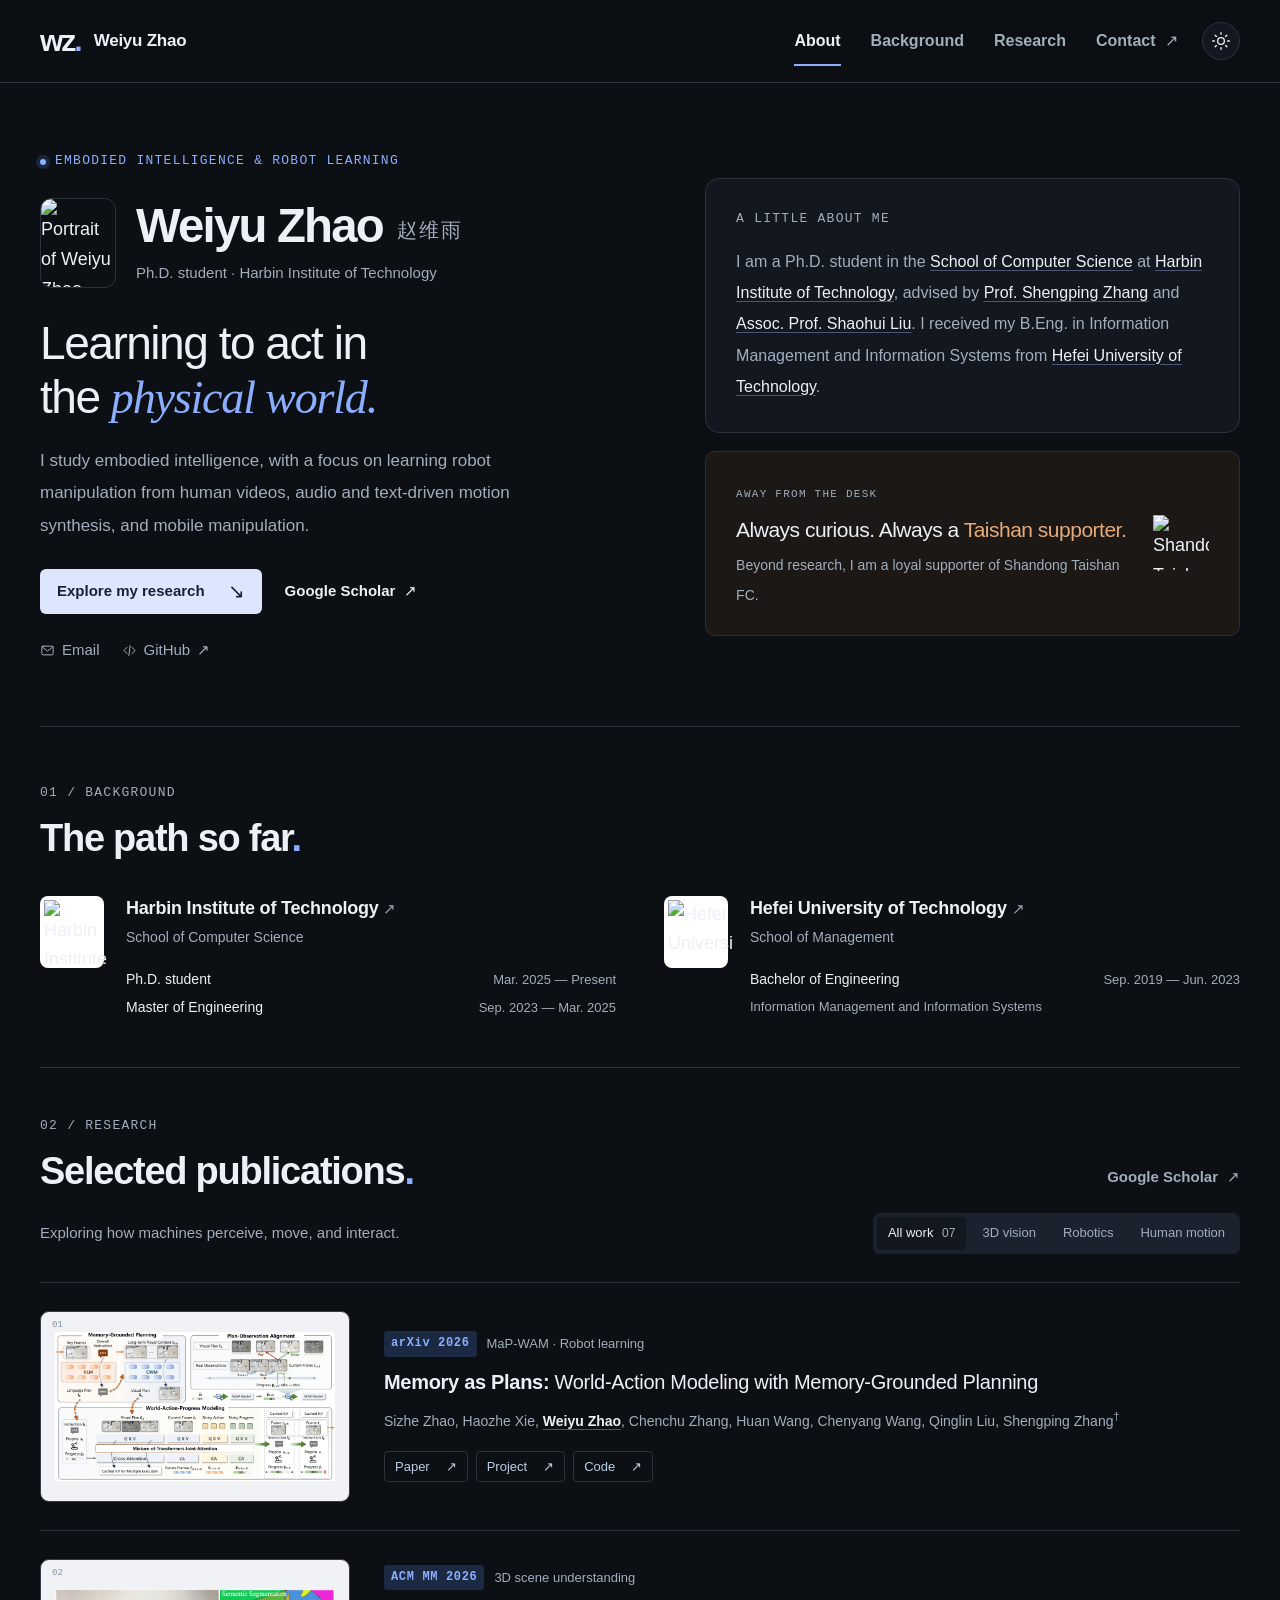
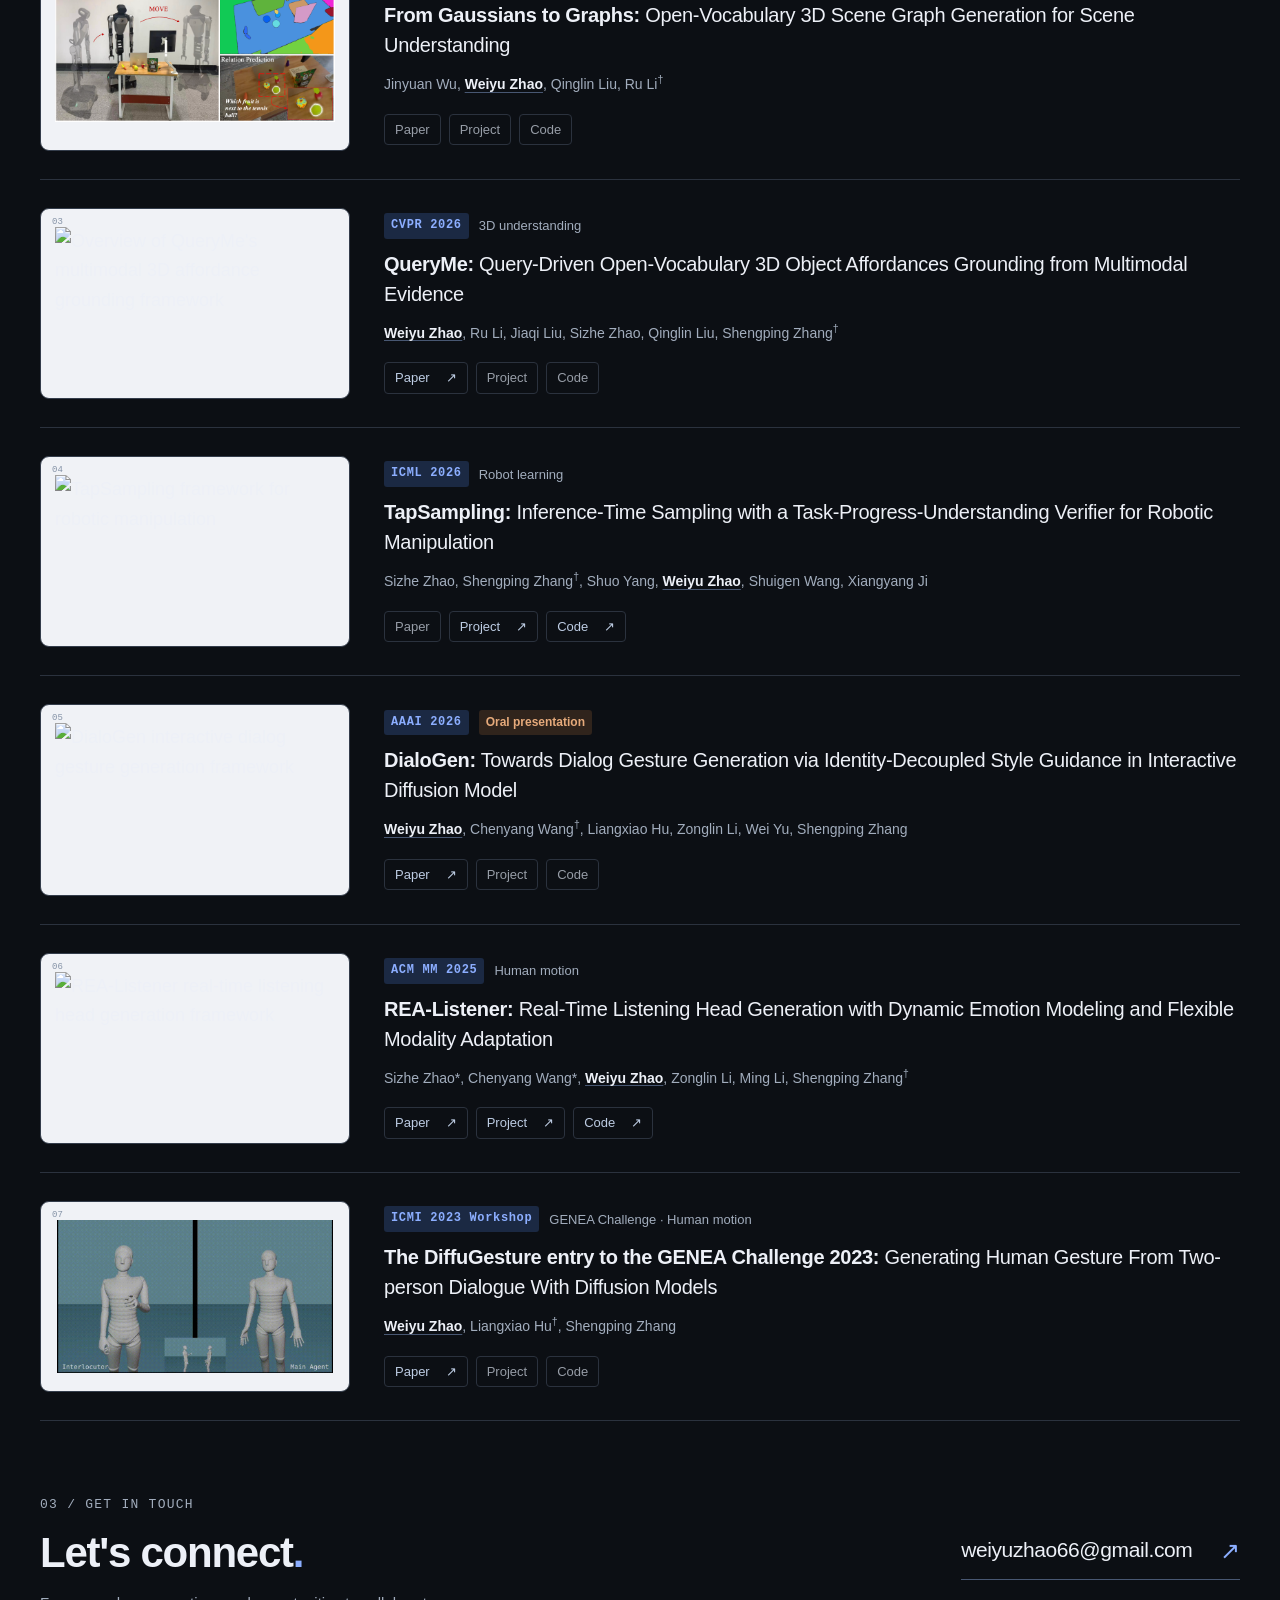
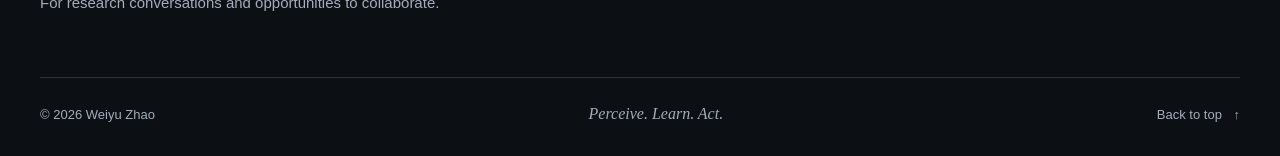
==== index.html @ 4aefd2af "feat: redesign academic homepage with dark theme and updated publications Add responsive typography," ====
<!doctype html>
<html lang="en" data-theme="dark">
  <head>
    <meta charset="UTF-8" />
    <meta name="viewport" content="width=device-width, initial-scale=1.0" />
    <meta
      name="description"
      content="Weiyu Zhao, Ph.D. student at Harbin Institute of Technology. Research in embodied intelligence, robot learning, and human motion synthesis."
    />
    <meta name="theme-color" content="#0c0f14" />
    <meta
      property="og:title"
      content="Weiyu Zhao — Embodied Intelligence & Robot Learning"
    />
    <meta
      property="og:description"
      content="Ph.D. student at Harbin Institute of Technology, exploring how machines perceive, learn, and act in the physical world."
    />
    <meta property="og:type" content="website" />
    <meta property="og:url" content="https://weiyu0726.github.io/" />
    <meta
      property="og:image"
      content="https://weiyu0726.github.io/assets/profile-photo.png"
    />
    <link rel="canonical" href="https://weiyu0726.github.io/" />
    <link rel="icon" href="assets/favicon.svg" type="image/svg+xml" />
    <script>
      try {
        const theme = localStorage.getItem("weiyu-theme");
        if (theme === "light" || theme === "dark") {
          document.documentElement.dataset.theme = theme;
          document.querySelector('meta[name="theme-color"]').content =
            theme === "light" ? "#fcfcfd" : "#0c0f14";
        }
      } catch {}
    </script>
    <link rel="stylesheet" href="styles.css" />
    <script src="script.js" defer></script>
    <title>Weiyu Zhao — Personal Homepage</title>
  </head>
  <body>
    <a class="skip-link" href="#content">Skip to content</a>
    <header class="site-header">
      <div class="nav-shell">
        <a class="wordmark" href="#home" aria-label="Weiyu Zhao, home"
          ><span class="monogram" aria-hidden="true">wz<span>.</span></span
          ><span>Weiyu Zhao</span></a
        >
        <div class="nav-actions">
          <nav class="nav-links" aria-label="Main navigation">
            <a href="#about" class="is-active">About</a>
            <a href="#education">Background</a>
            <a href="#publications">Research</a>
            <a href="#contact">Contact <span aria-hidden="true">↗</span></a>
          </nav>
          <button
            class="theme-toggle"
            id="theme-toggle"
            type="button"
            aria-label="Switch to light theme"
            title="Switch to light theme"
            hidden
          >
            <svg class="theme-sun" viewBox="0 0 24 24" aria-hidden="true">
              <circle cx="12" cy="12" r="4" />
              <path
                d="M12 2v2m0 16v2M2 12h2m16 0h2M5 5l1.5 1.5m11 11L19 19M5 19l1.5-1.5m11-11L19 5"
              />
            </svg>
            <svg class="theme-moon" viewBox="0 0 24 24" aria-hidden="true">
              <path d="M20 14.2A8.5 8.5 0 0 1 9.8 4 8.5 8.5 0 1 0 20 14.2Z" />
            </svg>
          </button>
        </div>
      </div>
    </header>

    <main id="content">
      <section
        class="hero section-shell"
        id="home"
        aria-labelledby="hero-title"
      >
        <div class="hero-copy" id="about">
          <p class="eyebrow">
            <span class="status-dot" aria-hidden="true"></span> Embodied
            intelligence &amp; robot learning
          </p>
          <div class="identity">
            <img
              class="portrait"
              src="assets/profile-photo.png"
              width="88"
              height="104"
              fetchpriority="high"
              alt="Portrait of Weiyu Zhao"
            />
            <div>
              <h1 id="hero-title">
                Weiyu Zhao<span lang="zh-CN">赵维雨</span>
              </h1>
              <p class="affiliation">
                Ph.D. student · Harbin Institute of Technology
              </p>
            </div>
          </div>
          <p class="hero-statement">
            Learning to act in<br />the <em>physical world.</em>
          </p>
          <p class="hero-description">
            I study embodied intelligence, with a focus on learning robot
            manipulation from human videos, audio and text-driven motion
            synthesis, and mobile manipulation.
          </p>
          <div class="hero-links" aria-label="Profile links">
            <a class="button button-primary" href="#publications"
              >Explore my research <span aria-hidden="true">↘</span></a
            >
            <a
              class="text-link"
              href="https://scholar.google.com/citations?user=nts55-EAAAAJ&amp;hl=en"
              target="_blank"
              rel="noopener noreferrer"
              >Google Scholar <span aria-hidden="true">↗</span></a
            >
          </div>
          <div class="social-links">
            <a href="mailto:weiyuzhao66@gmail.com"
              ><svg viewBox="0 0 24 24" aria-hidden="true">
                <rect x="3" y="5" width="18" height="14" rx="2" />
                <path d="m3 6 9 7 9-7" /></svg
              >Email</a
            >
            <a
              href="https://github.com/Weiyu0726"
              target="_blank"
              rel="noopener noreferrer"
              ><svg viewBox="0 0 24 24" aria-hidden="true">
                <path d="m8 7-5 5 5 5m8-10 5 5-5 5m-3-13-2 16" /></svg
              >GitHub <span aria-hidden="true">↗</span></a
            >
          </div>
        </div>

        <div class="hero-aside">
          <section class="biography" aria-label="Academic introduction">
            <p class="section-kicker">A little about me</p>
            <div class="bio-copy">
              <p>
                I am a Ph.D. student in the
                <a
                  href="https://cs.hit.edu.cn/"
                  target="_blank"
                  rel="noopener noreferrer"
                  >School of Computer Science</a
                >
                at
                <a
                  href="https://www.hit.edu.cn/"
                  target="_blank"
                  rel="noopener noreferrer"
                  >Harbin Institute of Technology</a
                >, advised by
                <a
                  href="https://homepage.hit.edu.cn/zhangshengping?lang=zh"
                  target="_blank"
                  rel="noopener noreferrer"
                  >Prof. Shengping Zhang</a
                >
                and
                <a
                  href="https://homepage.hit.edu.cn/liushaohui?lang=zh"
                  target="_blank"
                  rel="noopener noreferrer"
                  >Assoc. Prof. Shaohui Liu</a
                >. I received my B.Eng. in Information Management and
                Information Systems from
                <a
                  href="https://www.hfut.edu.cn/"
                  target="_blank"
                  rel="noopener noreferrer"
                  >Hefei University of Technology</a
                >.
              </p>
            </div>
          </section>
          <aside class="personal-note" aria-label="Beyond research">
            <div class="personal-note-copy">
              <span class="section-kicker">Away from the desk</span>
              <p>Always curious. Always a <span>Taishan supporter.</span></p>
              <span class="note-description"
                >Beyond research, I am a loyal supporter of Shandong Taishan
                FC.</span
              >
            </div>
            <img
              src="assets/shandong-taishan-logo.png"
              width="64"
              height="64"
              loading="lazy"
              alt="Shandong Taishan FC logo"
            />
          </aside>
        </div>
      </section>

      <section
        class="background-section section-shell"
        id="education"
        aria-labelledby="education-title"
      >
        <div class="section-topline">
          <div>
            <p class="section-kicker">01 / Background</p>
            <h2 id="education-title">
              The path so far<span class="heading-dot">.</span>
            </h2>
          </div>
        </div>
        <div class="education-list">
          <article class="education-item">
            <div class="school-logo-wrap">
              <img
                src="assets/hit-logo.png"
                alt="Harbin Institute of Technology logo"
                width="72"
                height="72"
                loading="lazy"
                decoding="async"
              />
            </div>
            <div class="school-info">
              <h3>
                <a
                  href="https://www.hit.edu.cn/"
                  target="_blank"
                  rel="noopener noreferrer"
                  >Harbin Institute of Technology
                  <span aria-hidden="true">↗</span></a
                >
              </h3>
              <a
                class="school-department"
                href="https://cs.hit.edu.cn/"
                target="_blank"
                rel="noopener noreferrer"
                >School of Computer Science</a
              >
              <div class="degree">
                <span>Ph.D. student</span><time>Mar. 2025 — Present</time>
              </div>
              <div class="degree">
                <span>Master of Engineering</span
                ><time>Sep. 2023 — Mar. 2025</time>
              </div>
            </div>
          </article>
          <article class="education-item">
            <div class="school-logo-wrap">
              <img
                src="assets/hfut-logo.png"
                alt="Hefei University of Technology logo"
                width="72"
                height="72"
                loading="lazy"
                decoding="async"
              />
            </div>
            <div class="school-info">
              <h3>
                <a
                  href="https://www.hfut.edu.cn/"
                  target="_blank"
                  rel="noopener noreferrer"
                  >Hefei University of Technology
                  <span aria-hidden="true">↗</span></a
                >
              </h3>
              <a
                class="school-department"
                href="https://som.hfut.edu.cn/"
                target="_blank"
                rel="noopener noreferrer"
                >School of Management</a
              >
              <div class="degree">
                <span>Bachelor of Engineering</span
                ><time>Sep. 2019 — Jun. 2023</time>
              </div>
              <p class="degree-detail">
                Information Management and Information Systems
              </p>
            </div>
          </article>
        </div>
      </section>

      <section
        class="research-section section-shell"
        id="publications"
        aria-labelledby="research-title"
      >
        <div class="section-topline">
          <div>
            <p class="section-kicker">02 / Research</p>
            <h2 id="research-title">
              Selected publications<span class="heading-dot">.</span>
            </h2>
          </div>
          <a
            class="text-link section-more"
            href="https://scholar.google.com/citations?user=nts55-EAAAAJ&amp;hl=en"
            target="_blank"
            rel="noopener noreferrer"
            >Google Scholar <span aria-hidden="true">↗</span></a
          >
        </div>
        <div class="research-toolbar">
          <p>Exploring how machines perceive, move, and interact.</p>
          <div
            class="filter-group"
            role="group"
            aria-label="Filter publications by topic"
            hidden
          >
            <button type="button" data-filter="all" aria-pressed="true">
              All work <span id="publication-count">07</span></button
            ><button
              type="button"
              data-filter="perception"
              aria-pressed="false"
            >
              3D vision</button
            ><button type="button" data-filter="robotics" aria-pressed="false">
              Robotics</button
            ><button type="button" data-filter="motion" aria-pressed="false">
              Human motion
            </button>
          </div>
        </div>
        <p
          class="sr-only"
          id="filter-status"
          role="status"
          aria-live="polite"
        ></p>
        <div class="publication-list">
          <article
            class="publication"
            id="map-wam-paper"
            data-topic="robotics"
            aria-labelledby="map-wam-title"
          >
            <div class="paper-visual">
              <span class="paper-number" aria-hidden="true">01</span
              ><img
                src="assets/map-wam-framework.webp"
                alt="MaP-WAM framework for memory-grounded planning and plan-conditioned robot execution"
                loading="lazy"
                decoding="async"
                width="640"
                height="360"
              />
            </div>
            <div class="paper-copy">
              <div class="paper-meta">
                <span class="venue">arXiv 2026</span
                ><span class="topic-label">MaP-WAM · Robot learning</span>
              </div>
              <h3 id="map-wam-title">
                <span>Memory as Plans:</span> World-Action Modeling with
                Memory-Grounded Planning
              </h3>
              <p class="authors">
                Sizhe Zhao, Haozhe Xie, <strong>Weiyu Zhao</strong>, Chenchu
                Zhang, Huan Wang, Chenyang Wang, Qinglin Liu, Shengping
                Zhang<sup>†</sup>
              </p>
              <div class="paper-links">
                <a
                  href="https://arxiv.org/abs/2609.11561"
                  target="_blank"
                  rel="noopener noreferrer"
                  >Paper <span aria-hidden="true">↗</span></a
                >
                <a
                  href="https://sizhezhao.github.io/projects/MaP-WAM/"
                  target="_blank"
                  rel="noopener noreferrer"
                  >Project <span aria-hidden="true">↗</span></a
                >
                <a
                  href="https://github.com/aipixel/MaP-WAM"
                  target="_blank"
                  rel="noopener noreferrer"
                  >Code <span aria-hidden="true">↗</span></a
                >
              </div>
            </div>
          </article>
          <article
            class="publication"
            id="gaussians-to-graphs-paper"
            data-topic="perception"
            aria-labelledby="gaussians-to-graphs-title"
          >
            <div class="paper-visual">
              <span class="paper-number" aria-hidden="true">02</span
              ><img
                src="assets/gaussians-to-graphs.png"
                alt="Overview of open-vocabulary 3D scene graph generation from Gaussians"
                loading="lazy"
                decoding="async"
                width="640"
                height="360"
              />
            </div>
            <div class="paper-copy">
              <div class="paper-meta">
                <span class="venue">ACM MM 2026</span
                ><span class="topic-label">3D scene understanding</span>
              </div>
              <h3 id="gaussians-to-graphs-title">
                <span>From Gaussians to Graphs:</span> Open-Vocabulary 3D Scene
                Graph Generation for Scene Understanding
              </h3>
              <p class="authors">
                Jinyuan Wu, <strong>Weiyu Zhao</strong>, Qinglin Liu, Ru Li<sup>†</sup>
              </p>
              <div class="paper-links">
                <button
                  class="paper-link-disabled"
                  type="button"
                  disabled
                  aria-label="Paper unavailable"
                >
                  Paper
                </button>
                <button
                  class="paper-link-disabled"
                  type="button"
                  disabled
                  aria-label="Project unavailable"
                >
                  Project
                </button>
                <button
                  class="paper-link-disabled"
                  type="button"
                  disabled
                  aria-label="Code unavailable"
                >
                  Code
                </button>
              </div>
            </div>
          </article>
          <article
            class="publication"
            id="queryme-paper"
            data-topic="perception"
            aria-labelledby="queryme-title"
          >
            <div class="paper-visual">
              <span class="paper-number" aria-hidden="true">03</span
              ><img
                src="assets/queryme-teaser.png"
                alt="Overview of QueryMe's multimodal 3D affordance grounding framework"
                loading="lazy"
                decoding="async"
                width="640"
                height="360"
              />
            </div>
            <div class="paper-copy">
              <div class="paper-meta">
                <span class="venue">CVPR 2026</span
                ><span class="topic-label">3D understanding</span>
              </div>
              <h3 id="queryme-title">
                <span>QueryMe:</span> Query-Driven Open-Vocabulary 3D Object
                Affordances Grounding from Multimodal Evidence
              </h3>
              <p class="authors">
                <strong>Weiyu Zhao</strong>, Ru Li, Jiaqi Liu, Sizhe Zhao,
                Qinglin Liu, Shengping Zhang<sup>†</sup>
              </p>
              <div class="paper-links">
                <a
                  href="https://openaccess.thecvf.com/content/CVPR2026/html/Zhao_QueryMe_Query-Driven_Open-Vocabulary_3D_Object_Affordances_Grounding_from_Multimodal_Evidence_CVPR_2026_paper.html"
                  target="_blank"
                  rel="noopener noreferrer"
                  >Paper <span aria-hidden="true">↗</span></a
                >
                <button
                  class="paper-link-disabled"
                  type="button"
                  disabled
                  aria-label="Project unavailable"
                >
                  Project
                </button>
                <button
                  class="paper-link-disabled"
                  type="button"
                  disabled
                  aria-label="Code unavailable"
                >
                  Code
                </button>
              </div>
            </div>
          </article>
          <article
            class="publication"
            id="tapsampling-paper"
            data-topic="robotics"
            aria-labelledby="tapsampling-title"
          >
            <div class="paper-visual">
              <span class="paper-number" aria-hidden="true">04</span
              ><img
                src="assets/tapsampling-teaser.png"
                alt="TapSampling framework for robotic manipulation"
                loading="lazy"
                decoding="async"
                width="640"
                height="360"
              />
            </div>
            <div class="paper-copy">
              <div class="paper-meta">
                <span class="venue">ICML 2026</span
                ><span class="topic-label">Robot learning</span>
              </div>
              <h3 id="tapsampling-title">
                <span>TapSampling:</span> Inference-Time Sampling with a
                Task-Progress-Understanding Verifier for Robotic Manipulation
              </h3>
              <p class="authors">
                Sizhe Zhao, Shengping Zhang<sup>†</sup>, Shuo Yang,
                <strong>Weiyu Zhao</strong>, Shuigen Wang, Xiangyang Ji
              </p>
              <div class="paper-links">
                <button
                  class="paper-link-disabled"
                  type="button"
                  disabled
                  aria-label="Paper unavailable"
                >
                  Paper
                </button>
                <a
                  href="https://aipixel.github.io/TapSampling/"
                  target="_blank"
                  rel="noopener noreferrer"
                  >Project <span aria-hidden="true">↗</span></a
                >
                <a
                  href="https://github.com/aipixel/TapSampling"
                  target="_blank"
                  rel="noopener noreferrer"
                  >Code <span aria-hidden="true">↗</span></a
                >
              </div>
            </div>
          </article>
          <article
            class="publication"
            id="dialogen-paper"
            data-topic="motion"
            aria-labelledby="dialogen-title"
          >
            <div class="paper-visual">
              <span class="paper-number" aria-hidden="true">05</span
              ><img
                src="assets/dialogen-teaser.png"
                alt="DialoGen interactive dialog gesture generation framework"
                loading="lazy"
                decoding="async"
                width="640"
                height="360"
              />
            </div>
            <div class="paper-copy">
              <div class="paper-meta">
                <span class="venue">AAAI 2026</span
                ><span class="oral-badge">Oral presentation</span>
              </div>
              <h3 id="dialogen-title">
                <span>DialoGen:</span> Towards Dialog Gesture Generation via
                Identity-Decoupled Style Guidance in Interactive Diffusion Model
              </h3>
              <p class="authors">
                <strong>Weiyu Zhao</strong>, Chenyang Wang<sup>†</sup>,
                Liangxiao Hu, Zonglin Li, Wei Yu, Shengping Zhang
              </p>
              <div class="paper-links">
                <a
                  href="https://ojs.aaai.org/index.php/AAAI/article/view/38327"
                  target="_blank"
                  rel="noopener noreferrer"
                  >Paper <span aria-hidden="true">↗</span></a
                >
                <button
                  class="paper-link-disabled"
                  type="button"
                  disabled
                  aria-label="Project unavailable"
                >
                  Project
                </button>
                <button
                  class="paper-link-disabled"
                  type="button"
                  disabled
                  aria-label="Code unavailable"
                >
                  Code
                </button>
              </div>
            </div>
          </article>
          <article
            class="publication"
            id="rea-paper"
            data-topic="motion"
            aria-labelledby="rea-title"
          >
            <div class="paper-visual">
              <span class="paper-number" aria-hidden="true">06</span
              ><img
                src="assets/REA-teaser.png"
                alt="REA-Listener real-time listening head generation framework"
                loading="lazy"
                decoding="async"
                width="640"
                height="360"
              />
            </div>
            <div class="paper-copy">
              <div class="paper-meta">
                <span class="venue">ACM MM 2025</span
                ><span class="topic-label">Human motion</span>
              </div>
              <h3 id="rea-title">
                <span>REA-Listener:</span> Real-Time Listening Head Generation
                with Dynamic Emotion Modeling and Flexible Modality Adaptation
              </h3>
              <p class="authors">
                Sizhe Zhao*, Chenyang Wang*, <strong>Weiyu Zhao</strong>,
                Zonglin Li, Ming Li, Shengping Zhang<sup>†</sup>
              </p>
              <div class="paper-links">
                <a
                  href="https://dl.acm.org/doi/abs/10.1145/3746027.3755093"
                  target="_blank"
                  rel="noopener noreferrer"
                  >Paper <span aria-hidden="true">↗</span></a
                >
                <a
                  href="https://aipixel.github.io/REA-Listener/"
                  target="_blank"
                  rel="noopener noreferrer"
                  >Project <span aria-hidden="true">↗</span></a
                >
                <a
                  href="https://github.com/aipixel/REA-Listener"
                  target="_blank"
                  rel="noopener noreferrer"
                  >Code <span aria-hidden="true">↗</span></a
                >
              </div>
            </div>
          </article>
          <article
            class="publication"
            id="diffugesture-paper"
            data-topic="motion"
            aria-labelledby="diffugesture-title"
          >
            <div class="paper-visual">
              <span class="paper-number" aria-hidden="true">07</span>
              <img
                src="assets/diffugesture.gif"
                alt="DiffuGesture examples of generated gestures in two-person dialogue"
                loading="lazy"
                decoding="async"
                width="640"
                height="360"
              />
            </div>
            <div class="paper-copy">
              <div class="paper-meta">
                <span class="venue">ICMI 2023 Workshop</span
                ><span class="topic-label">GENEA Challenge · Human motion</span>
              </div>
              <h3 id="diffugesture-title">
                <span>The DiffuGesture entry to the GENEA Challenge 2023:</span>
                Generating Human Gesture From Two-person Dialogue With Diffusion
                Models
              </h3>
              <p class="authors">
                <strong>Weiyu Zhao</strong>, Liangxiao Hu<sup>†</sup>, Shengping Zhang
              </p>
              <div class="paper-links">
                <a
                  href="https://openreview.net/forum?id=swc28UDR8Wk"
                  target="_blank"
                  rel="noopener noreferrer"
                  >Paper <span aria-hidden="true">↗</span></a
                >
                <button
                  class="paper-link-disabled"
                  type="button"
                  disabled
                  aria-label="Project unavailable"
                >
                  Project
                </button>
                <button
                  class="paper-link-disabled"
                  type="button"
                  disabled
                  aria-label="Code unavailable"
                >
                  Code
                </button>
              </div>
            </div>
          </article>
        </div>
      </section>

      <section
        class="contact-section section-shell"
        id="contact"
        aria-labelledby="contact-title"
      >
        <div>
          <p class="section-kicker">03 / Get in touch</p>
          <h2 id="contact-title">
            Let's connect<span class="heading-dot">.</span>
          </h2>
          <p>For research conversations and opportunities to collaborate.</p>
        </div>
        <a class="contact-email" href="mailto:weiyuzhao66@gmail.com"
          >weiyuzhao66@gmail.com <span aria-hidden="true">↗</span></a
        >
      </section>
    </main>
    <footer class="site-footer section-shell">
      <p>© <span id="currentYear">2026</span> Weiyu Zhao</p>
      <span>Perceive. Learn. Act.</span
      ><a href="#home">Back to top <span aria-hidden="true">↑</span></a>
    </footer>
  </body>
</html>
---- styles.css ----
/* Dark is the default; an explicit visitor preference selects light. */
:root {
  color-scheme: dark;
  --page: #0c0f14;
  --ink: #edf0f7;
  --muted: #a2adbd;
  --blue: #8caeff;
  --blue-dark: #aac3ff;
  --line: #2b323e;
  --soft: #1a263b;
  --surface: #131820;
  --header: rgba(12, 15, 20, 0.96);
  --control: #1b222e;
  --primary-bg: #dce6ff;
  --primary-text: #15213b;
  --underline: #485772;
  --tag-bg: #1b2943;
  --warm: #e6aa7b;
  --warm-bg: #30241c;
  --note-bg: #1b1816;
  --note-border: #352c25;
  --link-color: #bdcce3;
  --disabled: #979da7;
  --image-bg: #f0f2f6;
  --image-border: #343d4b;
  --image-hover: #f8f9fc;
  font-family:
    Inter,
    -apple-system,
    BlinkMacSystemFont,
    "Segoe UI",
    sans-serif;
  font-synthesis: none;
  text-rendering: optimizeLegibility;
  -webkit-font-smoothing: antialiased;
}
:root[data-theme="light"] {
  color-scheme: light;
  --page: #fcfcfd;
  --ink: #182337;
  --muted: #5c697e;
  --blue: #315fd6;
  --blue-dark: #234aaf;
  --line: #e4e8ee;
  --soft: #f1f5fc;
  --surface: #fff;
  --header: rgba(252, 252, 253, 0.96);
  --control: #eef1f6;
  --primary-bg: #182337;
  --primary-text: #fff;
  --underline: #c9d3e5;
  --tag-bg: #edf2ff;
  --warm: #a45826;
  --warm-bg: #fff1e7;
  --note-bg: #fbf7f2;
  --note-border: #e8ebef;
  --link-color: #41506a;
  --disabled: #58606a;
  --image-bg: #f3f5f8;
  --image-border: #e5e9ef;
  --image-hover: #edf2fb;
}
.nav-actions {
  display: flex;
  align-items: center;
  gap: 24px;
}
.theme-toggle {
  width: 38px;
  height: 38px;
  flex-shrink: 0;
  display: grid;
  place-items: center;
  padding: 8px;
  border: 1px solid var(--line);
  border-radius: 50%;
  color: var(--ink);
  background: var(--surface);
}
.theme-toggle:hover {
  border-color: var(--blue);
  color: var(--blue);
}
.theme-toggle svg {
  width: 20px;
  height: 20px;
}
.theme-moon {
  display: none;
}
:root[data-theme="light"] .theme-sun {
  display: none;
}
:root[data-theme="light"] .theme-moon {
  display: block;
}
* {
  box-sizing: border-box;
}
html {
  scroll-behavior: smooth;
  scroll-padding-top: 105px;
}
body {
  margin: 0;
  background: var(--page);
  color: var(--ink);
  font-size: 18px;
  line-height: 1.65;
}
a {
  color: inherit;
  text-decoration: none;
}
button {
  font: inherit;
  cursor: pointer;
}
button,
a {
  -webkit-tap-highlight-color: transparent;
}
button:focus-visible,
a:focus-visible {
  outline: 3px solid #7199ee;
  outline-offset: 5px;
  border-radius: 3px;
}
button:disabled {
  cursor: default;
}
[hidden] {
  display: none !important;
}
h1,
h2,
h3,
p {
  margin: 0;
}
img {
  display: block;
  max-width: 100%;
}
svg {
  fill: none;
  stroke: currentColor;
  stroke-width: 1.6;
  stroke-linecap: round;
  stroke-linejoin: round;
}
.section-shell,
.nav-shell {
  width: min(1200px, calc(100% - 80px));
  margin-inline: auto;
}
.sr-only {
  position: absolute;
  width: 1px;
  height: 1px;
  padding: 0;
  overflow: hidden;
  clip-path: inset(50%);
  white-space: nowrap;
  border: 0;
}
.skip-link {
  position: fixed;
  top: 10px;
  left: 10px;
  z-index: 100;
  padding: 10px 18px;
  background: var(--ink);
  color: var(--page);
  transform: translateY(-160%);
}
.skip-link:focus {
  transform: translateY(0);
}
.site-header {
  position: sticky;
  top: 0;
  z-index: 20;
  background: var(--header);
  border-bottom: 1px solid var(--line);
}
.nav-shell {
  display: flex;
  align-items: center;
  justify-content: space-between;
  min-height: 78px;
  gap: 24px;
}
.wordmark {
  display: inline-flex;
  align-items: center;
  gap: 13px;
  font-size: 17px;
  font-weight: 650;
  letter-spacing: -0.25px;
  white-space: nowrap;
}
.monogram {
  font-size: 30px;
  font-weight: 850;
  line-height: 1;
  letter-spacing: -2px;
}
.monogram span {
  color: var(--blue);
}
.nav-links {
  display: flex;
  align-items: center;
  gap: 30px;
  font-size: 16px;
  font-weight: 550;
}
.nav-links a {
  position: relative;
  color: var(--muted);
  padding-block: 28px;
  transition: color 160ms;
}
.nav-links a:hover,
.nav-links a.is-active {
  color: var(--ink);
}
.nav-links a::after {
  position: absolute;
  content: "";
  height: 2px;
  left: 0;
  right: 0;
  bottom: 16px;
  background: var(--blue);
  transform: scaleX(0);
  transition: transform 160ms;
}
.nav-links a.is-active::after {
  transform: scaleX(1);
}
.nav-links a:last-child span {
  margin-left: 5px;
}
.hero {
  display: grid;
  grid-template-columns: minmax(0, 1.12fr) minmax(0, 1fr);
  gap: 52px;
  padding-block: 68px 64px;
  border-bottom: 1px solid var(--line);
  align-items: center;
}
.hero-copy {
  min-width: 0;
  scroll-margin-top: 105px;
}
.eyebrow,
.section-kicker {
  font-family: "SFMono-Regular", Consolas, "Liberation Mono", monospace;
  font-weight: 500;
  text-transform: uppercase;
  letter-spacing: 1.25px;
  font-size: 13px;
  line-height: 1.6;
}
.eyebrow {
  display: flex;
  align-items: center;
  gap: 9px;
  color: var(--blue);
  margin-bottom: 26px;
  font-size: 13px;
}
.status-dot {
  width: 6px;
  height: 6px;
  border-radius: 50%;
  background: var(--blue);
  flex: 0 0 auto;
  box-shadow: 0 0 0 4px var(--soft);
}
.identity {
  display: flex;
  align-items: center;
  gap: 20px;
}
.portrait {
  width: 76px;
  height: 90px;
  object-fit: cover;
  object-position: center 25%;
  border-radius: 11px;
  border: 1px solid var(--line);
}
h1 {
  font-size: clamp(34px, 3.7vw, 50px);
  font-weight: 650;
  line-height: 1.1;
  letter-spacing: -1.8px;
}
h1 span {
  display: inline-block;
  font-family: "PingFang SC", "Microsoft YaHei", sans-serif;
  font-size: 20px;
  font-weight: 400;
  color: var(--muted);
  letter-spacing: 2px;
  margin-left: 14px;
  vertical-align: middle;
}
.affiliation {
  margin-top: 9px;
  font-size: 15px;
  color: var(--muted);
}
.hero-statement {
  margin-top: 29px;
  font-size: clamp(34px, 3.6vw, 47px);
  line-height: 1.17;
  letter-spacing: -1.5px;
  font-weight: 500;
}
.hero-statement em {
  font-family: Georgia, "Times New Roman", serif;
  font-weight: 400;
  color: var(--blue);
  letter-spacing: -1.2px;
}
.hero-description {
  margin-top: 20px;
  max-width: 500px;
  color: var(--muted);
  font-size: 17px;
  line-height: 1.9;
}
.hero-links {
  display: flex;
  align-items: center;
  flex-wrap: wrap;
  gap: 23px;
  margin-top: 27px;
}
.button {
  display: inline-flex;
  min-height: 44px;
  align-items: center;
  justify-content: center;
  gap: 23px;
  border-radius: 6px;
  padding: 10px 17px;
  font-size: 15px;
  font-weight: 550;
  transition:
    background 160ms,
    transform 160ms;
}
.button-primary {
  color: var(--primary-text);
  background: var(--primary-bg);
}
.button-primary:hover {
  background: var(--blue);
  color: var(--page);
  transform: translateY(-2px);
}
.button span {
  font-size: 20px;
  line-height: 1;
}
.text-link {
  display: inline-flex;
  align-items: center;
  gap: 9px;
  font-size: 15px;
  font-weight: 550;
}
.text-link:hover {
  color: var(--blue);
}
.social-links {
  display: flex;
  gap: 22px;
  margin-top: 24px;
}
.social-links a {
  display: flex;
  align-items: center;
  gap: 7px;
  font-size: 15px;
  color: var(--muted);
}
.social-links a:hover {
  color: var(--blue);
}
.social-links svg {
  height: 15px;
  width: 15px;
}
.hero-aside {
  min-width: 0;
  display: grid;
  gap: 18px;
}
.biography {
  padding: 30px;
  border: 1px solid var(--line);
  border-radius: 14px;
  background: var(--surface);
}
.section-kicker {
  color: var(--muted);
}
.biography > .section-kicker {
  margin-bottom: 16px;
}
.bio-copy p {
  font-size: 16px;
  line-height: 1.95;
  color: var(--muted);
}
.bio-copy a {
  color: var(--ink);
  text-decoration: underline;
  text-decoration-color: var(--underline);
  text-underline-offset: 3px;
}
.bio-copy a:hover {
  color: var(--blue);
}
.research-section {
  border-top: 1px solid var(--line);
  padding-block: 48px 0;
}
.section-topline {
  display: flex;
  justify-content: space-between;
  align-items: flex-end;
  gap: 24px;
}
h2 {
  font-size: clamp(30px, 3.2vw, 38px);
  font-weight: 550;
  letter-spacing: -1.25px;
  line-height: 1.2;
  margin-top: 12px;
}
.heading-dot {
  color: var(--blue);
}
.section-more {
  padding-bottom: 4px;
  white-space: nowrap;
  color: var(--muted);
}
.research-toolbar {
  display: flex;
  flex-wrap: wrap;
  justify-content: space-between;
  gap: 18px;
  align-items: center;
  margin-block: 19px 28px;
}
.research-toolbar > p {
  color: var(--muted);
  font-size: 15px;
}
.filter-group {
  display: flex;
  flex-wrap: wrap;
  align-items: center;
  gap: 5px;
  padding: 4px;
  background: var(--control);
  border-radius: 7px;
}
.filter-group button {
  border: 0;
  background: transparent;
  color: var(--muted);
  padding: 6px 11px;
  border-radius: 4px;
  font-size: 13px;
  line-height: 1.6;
  white-space: nowrap;
}
.filter-group button[aria-pressed="true"] {
  color: var(--ink);
  background: var(--surface);
  box-shadow: 0 1px 4px #20385412;
}
.filter-group button:hover {
  color: var(--blue);
}
.filter-group button span {
  margin-left: 5px;
  color: var(--muted);
  font-size: 12px;
}
.publication {
  scroll-margin-top: 115px;
  display: grid;
  grid-template-columns: 310px minmax(0, 1fr);
  gap: 34px;
  align-items: center;
  padding-block: 28px;
  border-top: 1px solid var(--line);
}
.publication:last-child {
  border-bottom: 1px solid var(--line);
}
.paper-visual {
  position: relative;
  min-height: 186px;
  aspect-ratio: 1.62;
  display: flex;
  align-items: center;
  justify-content: center;
  color-scheme: light;
  background: var(--image-bg);
  border: 1px solid var(--image-border);
  border-radius: 9px;
  padding: 18px 14px;
  overflow: hidden;
  transition:
    background 180ms,
    border-color 180ms;
}
.publication:hover .paper-visual {
  background: var(--image-hover);
  border-color: var(--blue);
}
.paper-visual img {
  width: 100%;
  height: 100%;
  object-fit: contain;
  max-height: 165px;
  mix-blend-mode: normal;
}
.paper-number {
  position: absolute;
  top: 8px;
  left: 11px;
  font:
    9px "SFMono-Regular",
    Consolas,
    monospace;
  color: #8593a7;
}
.paper-copy {
  min-width: 0;
}
.paper-meta {
  display: flex;
  flex-wrap: wrap;
  gap: 10px;
  align-items: center;
  margin-bottom: 10px;
}
.venue {
  font-size: 12px;
  font-family: "SFMono-Regular", Consolas, monospace;
  font-weight: 650;
  letter-spacing: 0.65px;
  color: var(--blue);
  background: var(--tag-bg);
  padding: 3px 7px;
  border-radius: 3px;
}
.topic-label {
  font-size: 13px;
  color: var(--muted);
}
.oral-badge {
  color: var(--warm);
  background: var(--warm-bg);
  font-size: 12px;
  font-weight: 550;
  border-radius: 3px;
  padding: 3px 7px;
}
.paper-copy h3 {
  font-size: 20px;
  font-weight: 520;
  line-height: 1.5;
  letter-spacing: -0.3px;
}
.paper-copy h3 > span {
  font-weight: 750;
}
.authors {
  margin-top: 10px;
  font-size: 14px;
  line-height: 1.85;
  color: var(--muted);
}
.authors strong {
  font-weight: 650;
  color: var(--ink);
  text-decoration: underline;
  text-decoration-color: var(--underline);
  text-underline-offset: 3px;
}
sup {
  font-size: 0.75em;
}
.paper-links {
  display: flex;
  flex-wrap: wrap;
  gap: 8px;
  margin-top: 16px;
}
.paper-links a,
.paper-links button {
  display: inline-flex;
  align-items: center;
  gap: 16px;
  border: 1px solid var(--line);
  border-radius: 4px;
  padding: 4px 10px;
  font-size: 13px;
  color: var(--link-color);
  transition:
    border-color 150ms,
    color 150ms,
    background 150ms;
}
.paper-links .paper-link-disabled {
  color: var(--disabled);
  background: transparent;
  border-color: var(--line);
  opacity: 1;
  cursor: default;
}
.paper-links a:hover {
  color: var(--blue);
  border-color: var(--blue);
  background: var(--soft);
}
.background-section {
  padding-block: 56px 48px;
}
.education-list {
  display: grid;
  grid-template-columns: 1fr 1fr;
  margin-top: 34px;
  gap: 48px;
}
.education-item {
  display: flex;
  align-items: flex-start;
  gap: 22px;
  min-width: 0;
}
.school-logo-wrap {
  flex: 0 0 64px;
  width: 64px;
  height: 72px;
  display: grid;
  place-items: center;
  background: #fff;
  border-radius: 8px;
  padding: 4px;
}
.school-logo-wrap img {
  width: 100%;
  height: 64px;
  object-fit: contain;
}
.school-info {
  flex: 1;
  min-width: 0;
}
.school-info h3 {
  font-size: 18px;
  line-height: 1.4;
  letter-spacing: -0.2px;
  font-weight: 650;
}
.school-info h3 a:hover {
  color: var(--blue);
}
.school-info h3 span {
  color: #95a0b1;
  font-size: 15px;
  white-space: nowrap;
}
.school-department {
  display: inline-block;
  font-size: 14px;
  color: var(--muted);
  margin-top: 5px;
}
.school-department:hover {
  color: var(--blue);
}
.degree {
  display: flex;
  flex-wrap: wrap;
  gap: 4px 16px;
  align-items: baseline;
  justify-content: space-between;
  font-size: 14px;
  margin-top: 16px;
}
.degree + .degree {
  margin-top: 5px;
}
.degree time {
  font-size: 13px;
  color: var(--muted);
  white-space: nowrap;
}
.degree-detail {
  font-size: 13px;
  color: var(--muted);
  margin-top: 5px;
}
.personal-note {
  display: flex;
  align-items: center;
  justify-content: space-between;
  gap: 20px;
  padding: 25px 30px;
  background: var(--note-bg);
  border-radius: 10px;
  border: 1px solid var(--note-border);
}
.personal-note .section-kicker {
  font-size: 11px;
  color: var(--muted);
}
.personal-note p {
  margin-block: 6px 3px;
  font-size: 21px;
  font-weight: 500;
  letter-spacing: -0.5px;
}
.personal-note p > span {
  color: var(--warm);
}
.note-description {
  color: var(--muted);
  font-size: 14px;
}
.personal-note img {
  width: 56px;
  height: 56px;
  object-fit: contain;
  flex-shrink: 0;
}
.contact-section {
  display: flex;
  justify-content: space-between;
  align-items: center;
  gap: 30px;
  padding-block: 74px 62px;
}
.contact-section h2 {
  font-size: 42px;
}
.contact-section p:last-child {
  margin-top: 12px;
  font-size: 15px;
  color: var(--muted);
}
.contact-email {
  display: flex;
  align-items: center;
  gap: 28px;
  border-bottom: 1px solid var(--underline);
  padding-bottom: 9px;
  font-size: 21px;
  letter-spacing: -0.4px;
  color: var(--ink);
}
.contact-email:hover {
  color: var(--blue);
  border-color: var(--blue);
}
.contact-email span {
  color: var(--blue);
  font-size: 24px;
}
.site-footer {
  display: flex;
  justify-content: space-between;
  align-items: center;
  gap: 20px;
  padding-block: 23px 28px;
  border-top: 1px solid var(--line);
  font-size: 13px;
  color: var(--muted);
}
.site-footer > span {
  font-family: Georgia, serif;
  font-style: italic;
  font-size: 16px;
}
.site-footer a {
  color: var(--muted);
}
.site-footer a:hover {
  color: var(--blue);
}
.site-footer a span {
  margin-left: 8px;
}

.publication:target .paper-copy h3 {
  color: var(--blue-dark);
}

@media (min-width: 1280px) {
  .hero {
    gap: 66px;
  }
}
@media (max-width: 1080px) {
  .section-shell,
  .nav-shell {
    width: calc(100% - 64px);
  }
  .hero {
    gap: 30px;
    padding-top: 48px;
  }
  .identity {
    gap: 15px;
  }
  h1 {
    font-size: 40px;
  }
  h1 span {
    display: block;
    margin: 7px 0 0;
    font-size: 18px;
  }
  .affiliation {
    font-size: 14px;
  }
  .hero-statement {
    font-size: 40px;
  }
  .hero-description {
    font-size: 16px;
  }
  .hero-links {
    gap: 15px;
  }
  .button {
    font-size: 14px;
    gap: 13px;
  }
  .text-link {
    font-size: 14px;
  }
  .publication {
    grid-template-columns: 265px minmax(0, 1fr);
    gap: 27px;
  }
  .paper-visual {
    min-height: 170px;
  }
  .education-list {
    gap: 28px;
  }
  .education-item {
    gap: 15px;
  }
  .school-logo-wrap {
    flex-basis: 48px;
    width: 48px;
  }
  .school-info h3 {
    font-size: 17px;
  }
  .degree {
    display: grid;
    gap: 1px;
  }
}
@media (max-width: 780px) {
  html {
    scroll-padding-top: 115px;
  }
  .section-shell,
  .nav-shell {
    width: calc(100% - 40px);
  }
  .nav-shell {
    min-height: 65px;
    gap: 14px;
  }
  .wordmark > span:last-child {
    display: none;
  }
  .nav-links {
    gap: 20px;
    font-size: 14px;
  }
  .nav-links a {
    padding-block: 23px;
  }
  .nav-links a::after {
    bottom: 12px;
  }
  .hero {
    grid-template-columns: 1fr;
    gap: 34px;
    padding-block: 38px;
  }
  .hero-copy {
    max-width: 600px;
  }
  .eyebrow {
    margin-bottom: 24px;
    font-size: 12px;
  }
  .identity {
    gap: 19px;
  }
  .portrait {
    width: 68px;
    height: 82px;
  }
  h1 {
    font-size: 44px;
  }
  h1 span {
    display: inline-block;
    margin: 0 0 0 12px;
    font-size: 18px;
  }
  .affiliation {
    font-size: 14px;
  }
  .hero-statement {
    font-size: 43px;
    margin-top: 25px;
  }
  .hero-description {
    max-width: 580px;
    font-size: 17px;
    margin-top: 17px;
  }
  .hero-links {
    margin-top: 23px;
    gap: 22px;
  }
  .button {
    font-size: 15px;
  }
  .social-links {
    margin-top: 19px;
  }
  .biography {
    padding: 24px;
  }
  .bio-copy p {
    font-size: 16px;
  }
  .research-section {
    padding-top: 44px;
  }
  .section-topline {
    gap: 12px;
  }
  .section-more {
    display: none;
  }
  h2 {
    font-size: 32px;
  }
  .research-toolbar {
    margin-block: 17px 22px;
    gap: 16px;
  }
  .research-toolbar > p {
    font-size: 14px;
  }
  .publication {
    grid-template-columns: 220px minmax(0, 1fr);
    gap: 22px;
    padding-block: 24px;
  }
  .paper-visual {
    min-height: 148px;
  }
  .paper-copy h3 {
    font-size: 18px;
  }
  .paper-meta {
    gap: 7px;
  }
  .topic-label {
    font-size: 12px;
  }
  .authors {
    font-size: 13px;
    margin-top: 8px;
  }
  .paper-links {
    margin-top: 12px;
  }
  .paper-links a,
  .paper-links button {
    padding: 6px 10px;
  }
  .background-section {
    padding-block: 47px 38px;
  }
  .education-list {
    grid-template-columns: 1fr;
    gap: 28px;
  }
  .education-item {
    gap: 20px;
  }
  .school-logo-wrap {
    flex-basis: 58px;
    width: 58px;
  }
  .school-info h3 {
    font-size: 18px;
  }
  .degree {
    display: flex;
    justify-content: flex-start;
    gap: 20px;
    font-size: 15px;
  }
  .degree time {
    font-size: 14px;
  }
  .personal-note {
    padding: 22px;
  }
  .personal-note p {
    font-size: 20px;
  }
  .contact-section {
    align-items: flex-start;
    flex-direction: column;
    gap: 25px;
    padding-block: 47px 38px;
  }
  .contact-section h2 {
    font-size: 38px;
  }
  .contact-email {
    font-size: 22px;
  }
  .site-footer > span {
    display: none;
  }
}
@media (max-width: 560px) {
  .filter-group {
    display: grid;
    grid-template-columns: repeat(2, minmax(0, 1fr));
    width: 100%;
  }
  .nav-shell {
    display: grid;
    grid-template-columns: minmax(0, 1fr) auto;
    min-height: 0;
    gap: 0 16px;
    padding-top: 10px;
  }
  .nav-actions {
    display: contents;
  }
  .nav-links {
    grid-column: 1 / -1;
    grid-row: 2;
    justify-content: space-between;
  }
  .nav-links a {
    padding-block: 12px;
  }
  .nav-links a::after {
    bottom: 6px;
  }
  .theme-toggle {
    grid-column: 2;
    grid-row: 1;
  }
  .wordmark > span:last-child {
    display: inline;
  }

  .nav-links {
    gap: 15px;
    font-size: 13px;
  }
  .monogram {
    font-size: 28px;
  }
  .nav-links a:last-child span {
    display: none;
  }
  h1 {
    font-size: 38px;
  }
  h1 span {
    display: block;
    margin: 7px 0 0;
    font-size: 17px;
  }
  .affiliation {
    font-size: 13px;
    margin-top: 7px;
  }
  .hero-statement {
    font-size: 40px;
  }
  .hero-description {
    font-size: 16px;
  }
  .publication {
    grid-template-columns: 1fr;
    gap: 19px;
    padding-block: 25px;
  }
  .paper-visual {
    aspect-ratio: 1.85;
    min-height: 0;
    max-height: 230px;
  }
  .paper-visual img {
    max-height: 195px;
  }
  .paper-copy h3 {
    font-size: 20px;
  }
  .authors {
    font-size: 14px;
  }
  .venue {
    font-size: 13px;
  }
  .paper-links a,
  .paper-links button {
    font-size: 14px;
    min-height: 35px;
  }
  .filter-group button {
    font-size: 13px;
    padding: 8px 12px;
  }
  .school-info h3 {
    font-size: 17px;
  }
  .degree {
    display: grid;
    gap: 2px;
  }
  .personal-note {
    padding: 20px;
    gap: 12px;
  }
  .personal-note p {
    font-size: 18px;
    line-height: 1.45;
  }
  .personal-note img {
    width: 43px;
    height: 43px;
  }
  .note-description {
    font-size: 13px;
  }
  .contact-email {
    font-size: clamp(14px, 4.6vw, 20px);
    gap: 20px;
  }
}
@media (prefers-reduced-motion: reduce) {
  html {
    scroll-behavior: auto;
  }
  *,
  *::before,
  *::after {
    transition-duration: 0.01ms !important;
    animation-duration: 0.01ms !important;
    animation-iteration-count: 1 !important;
  }
}
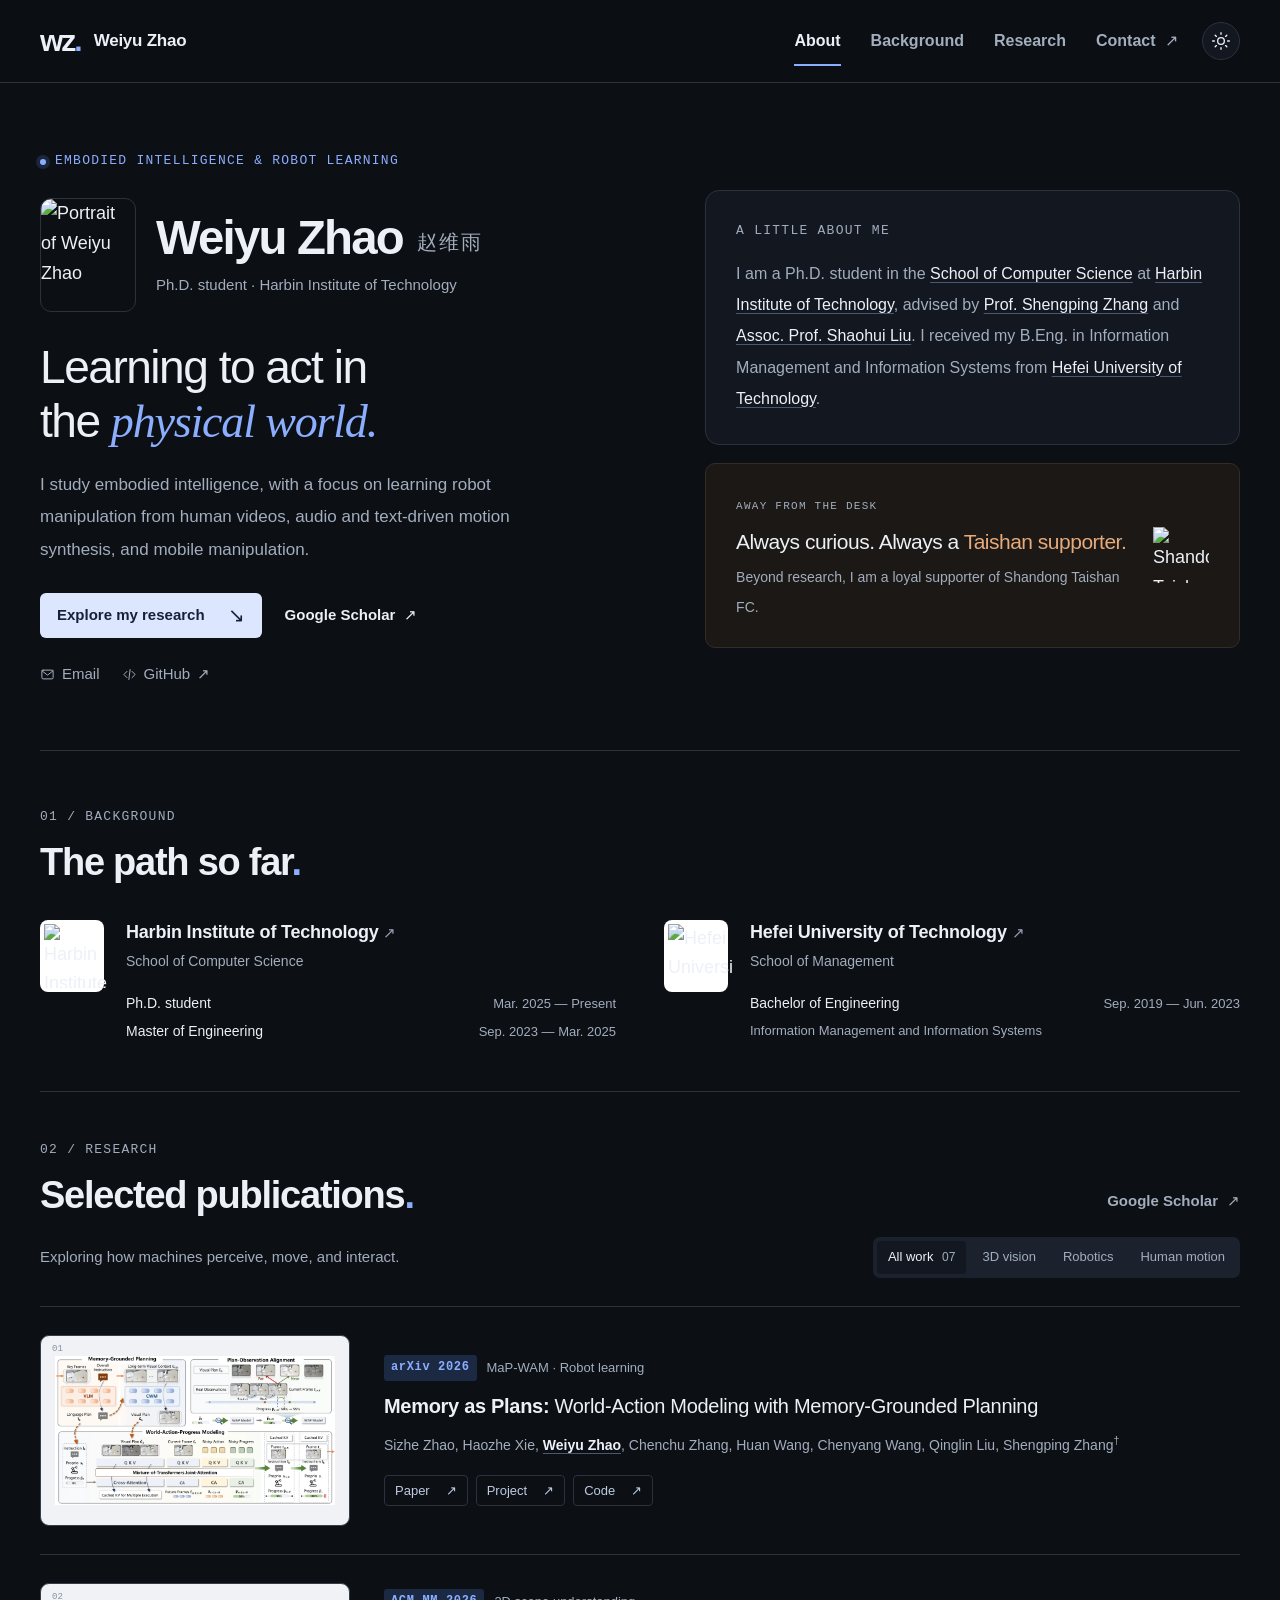
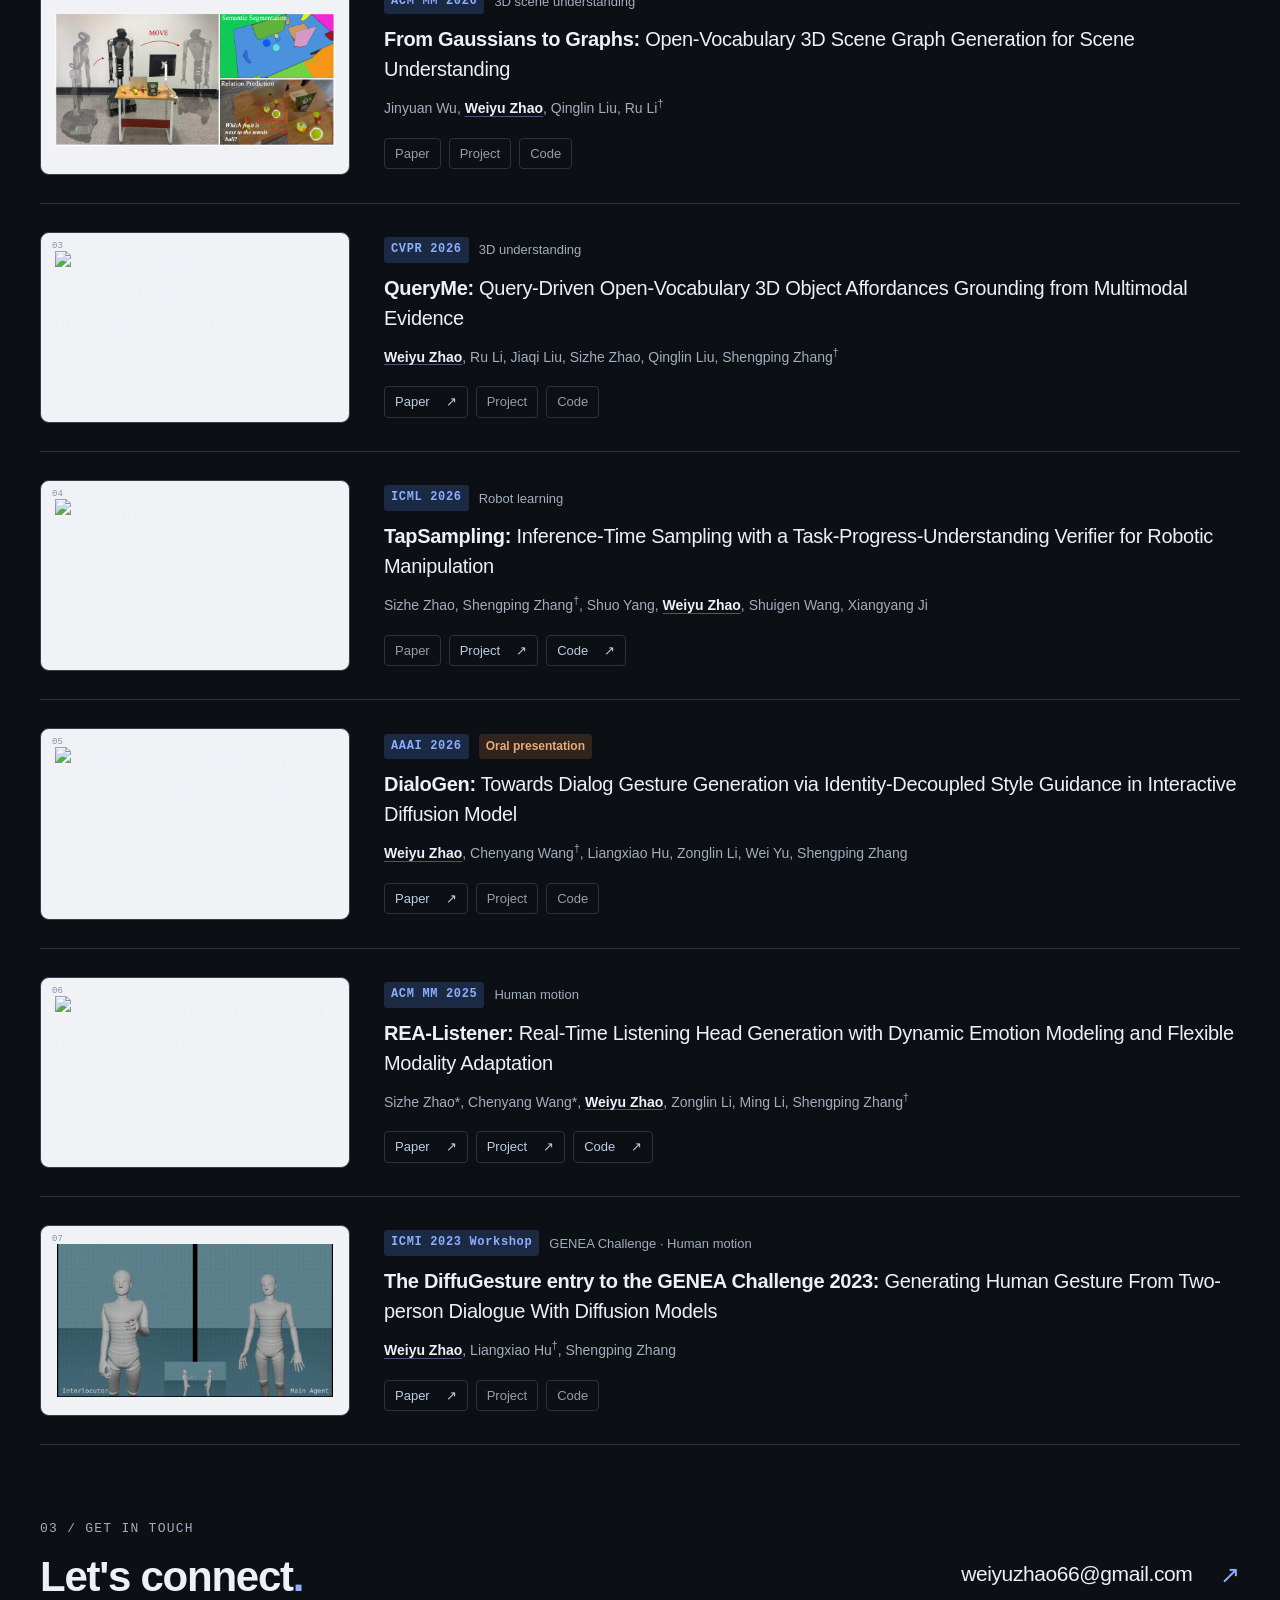
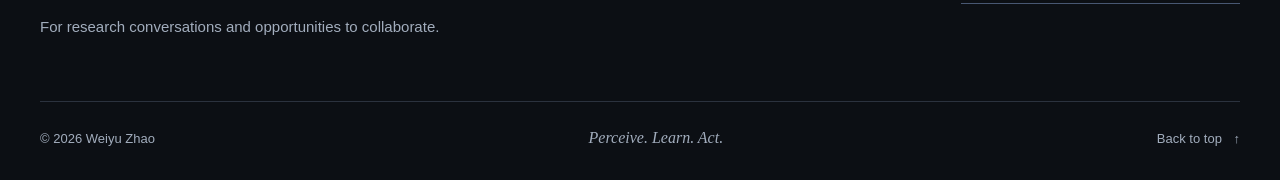
==== commit 9597aace: "style: enlarge profile portrait across desktop and mobile" ====
--- a/index.html
+++ b/index.html
@@ -90,8 +90,8 @@
             <img
               class="portrait"
               src="assets/profile-photo.png"
-              width="88"
-              height="104"
+              width="96"
+              height="114"
               fetchpriority="high"
               alt="Portrait of Weiyu Zhao"
             />
--- a/styles.css
+++ b/styles.css
@@ -286,8 +286,9 @@
   gap: 20px;
 }
 .portrait {
-  width: 76px;
-  height: 90px;
+  width: 96px;
+  height: 114px;
+  flex-shrink: 0;
   object-fit: cover;
   object-position: center 25%;
   border-radius: 11px;
@@ -921,8 +922,8 @@
     gap: 19px;
   }
   .portrait {
-    width: 68px;
-    height: 82px;
+    width: 80px;
+    height: 96px;
   }
   h1 {
     font-size: 44px;
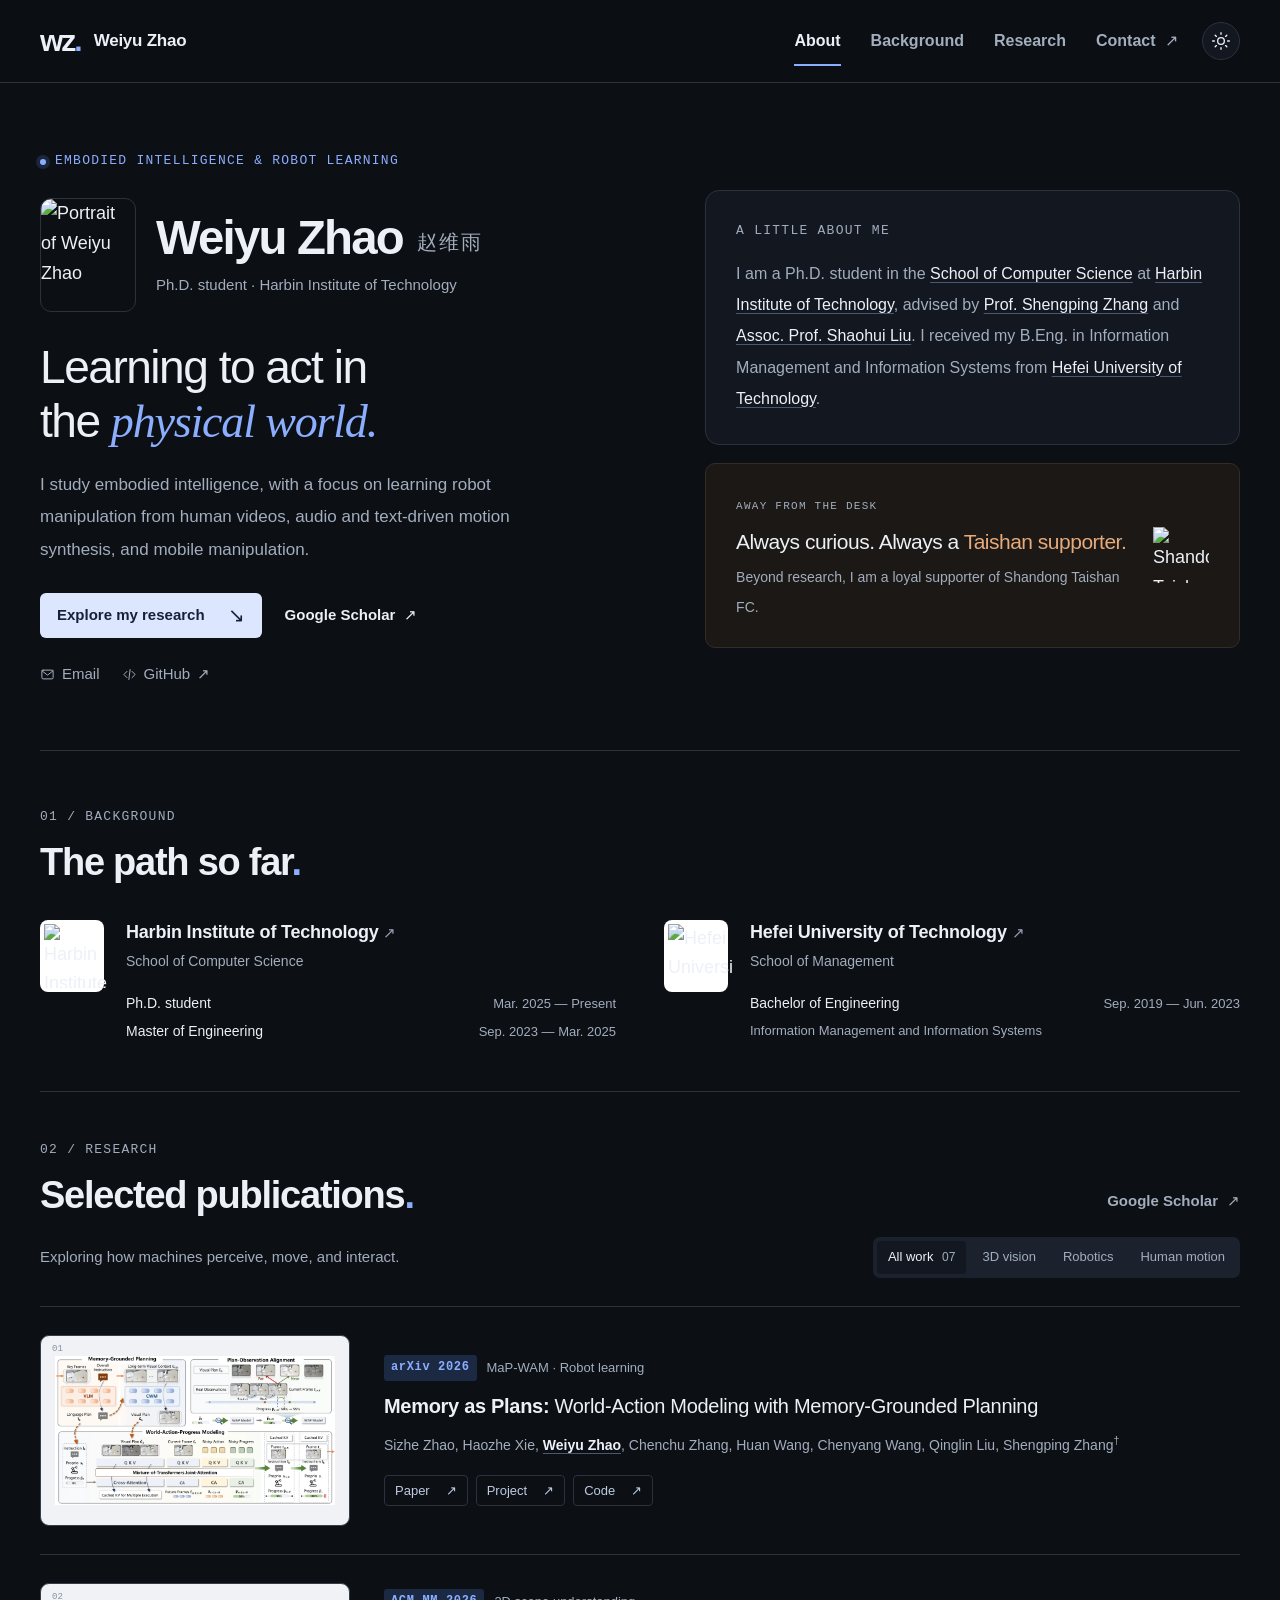
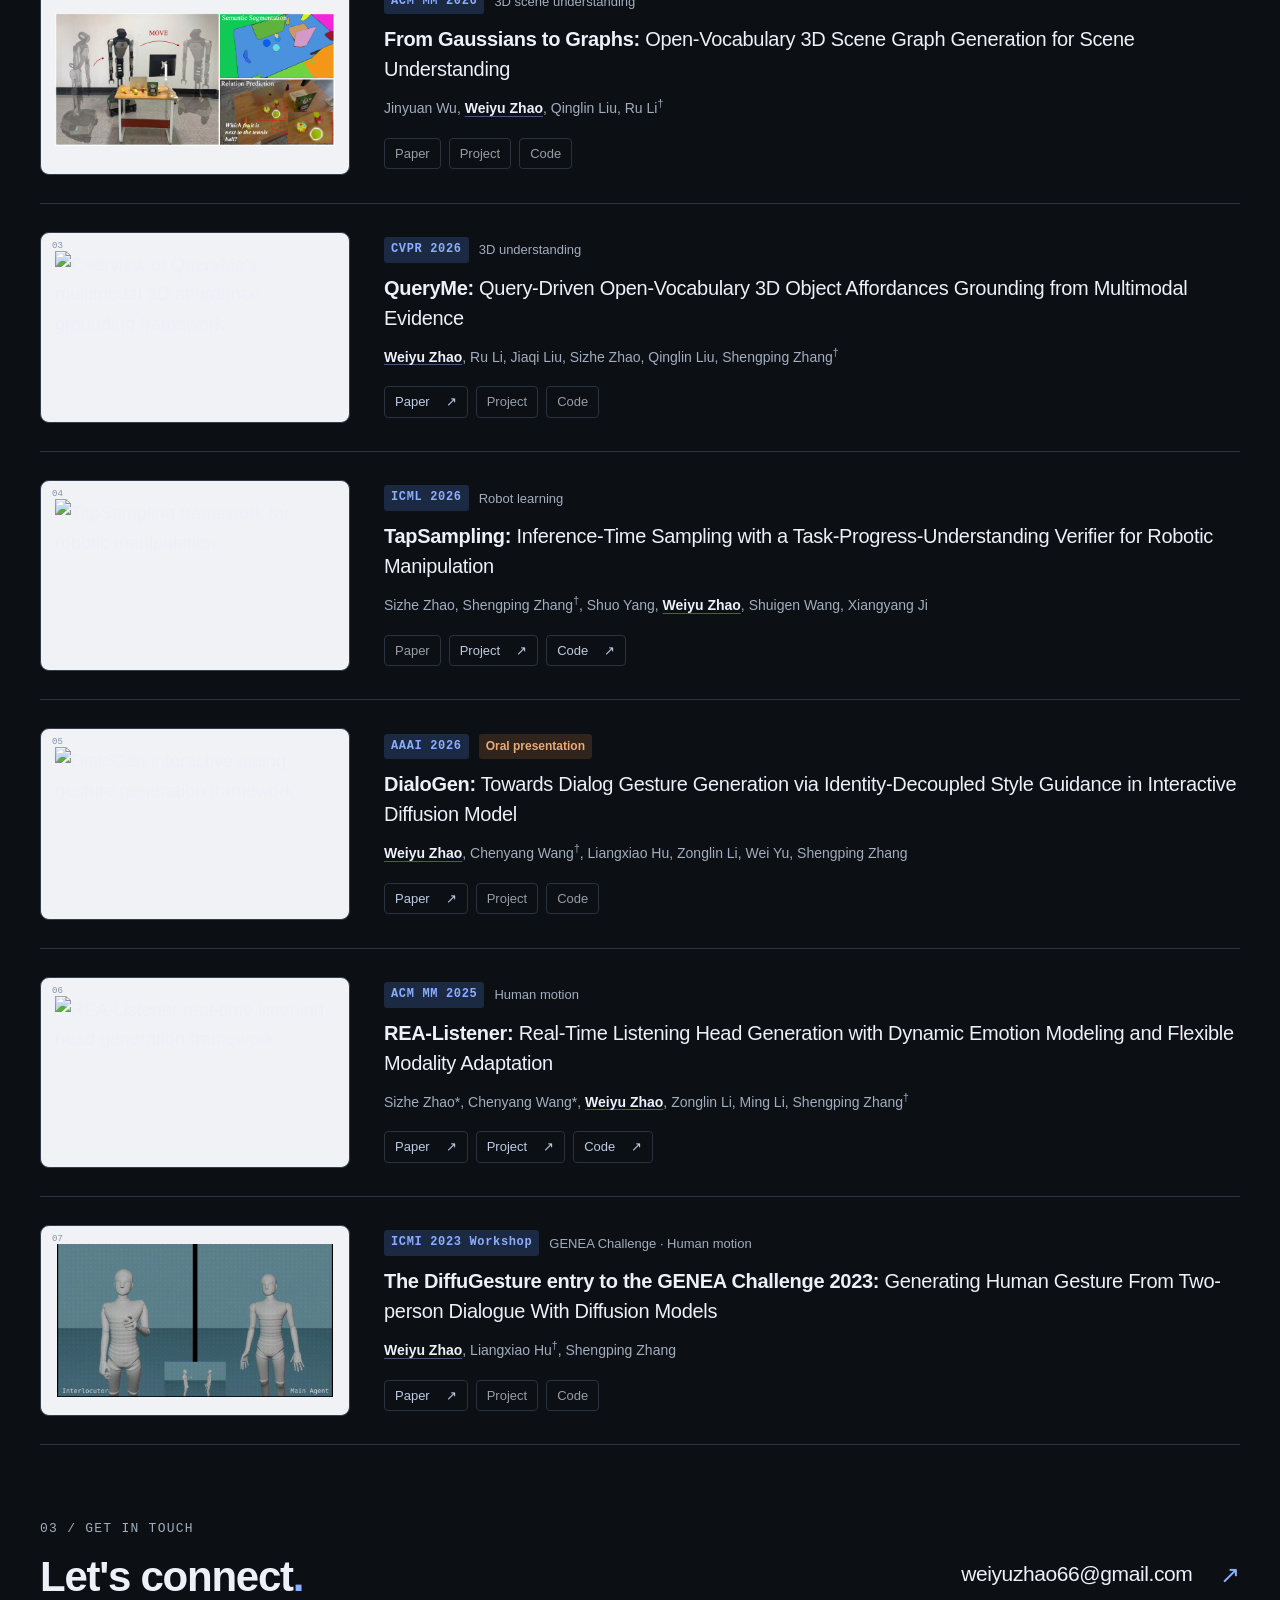
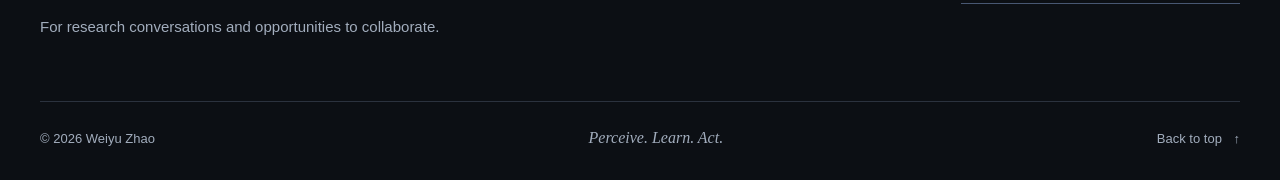
==== commit 3252f5fc: "fix: refresh cached stylesheet after portrait resize" ====
--- a/index.html
+++ b/index.html
@@ -34,7 +34,7 @@
         }
       } catch {}
     </script>
-    <link rel="stylesheet" href="styles.css" />
+    <link rel="stylesheet" href="styles.css?v=df006f0" />
     <script src="script.js" defer></script>
     <title>Weiyu Zhao — Personal Homepage</title>
   </head>
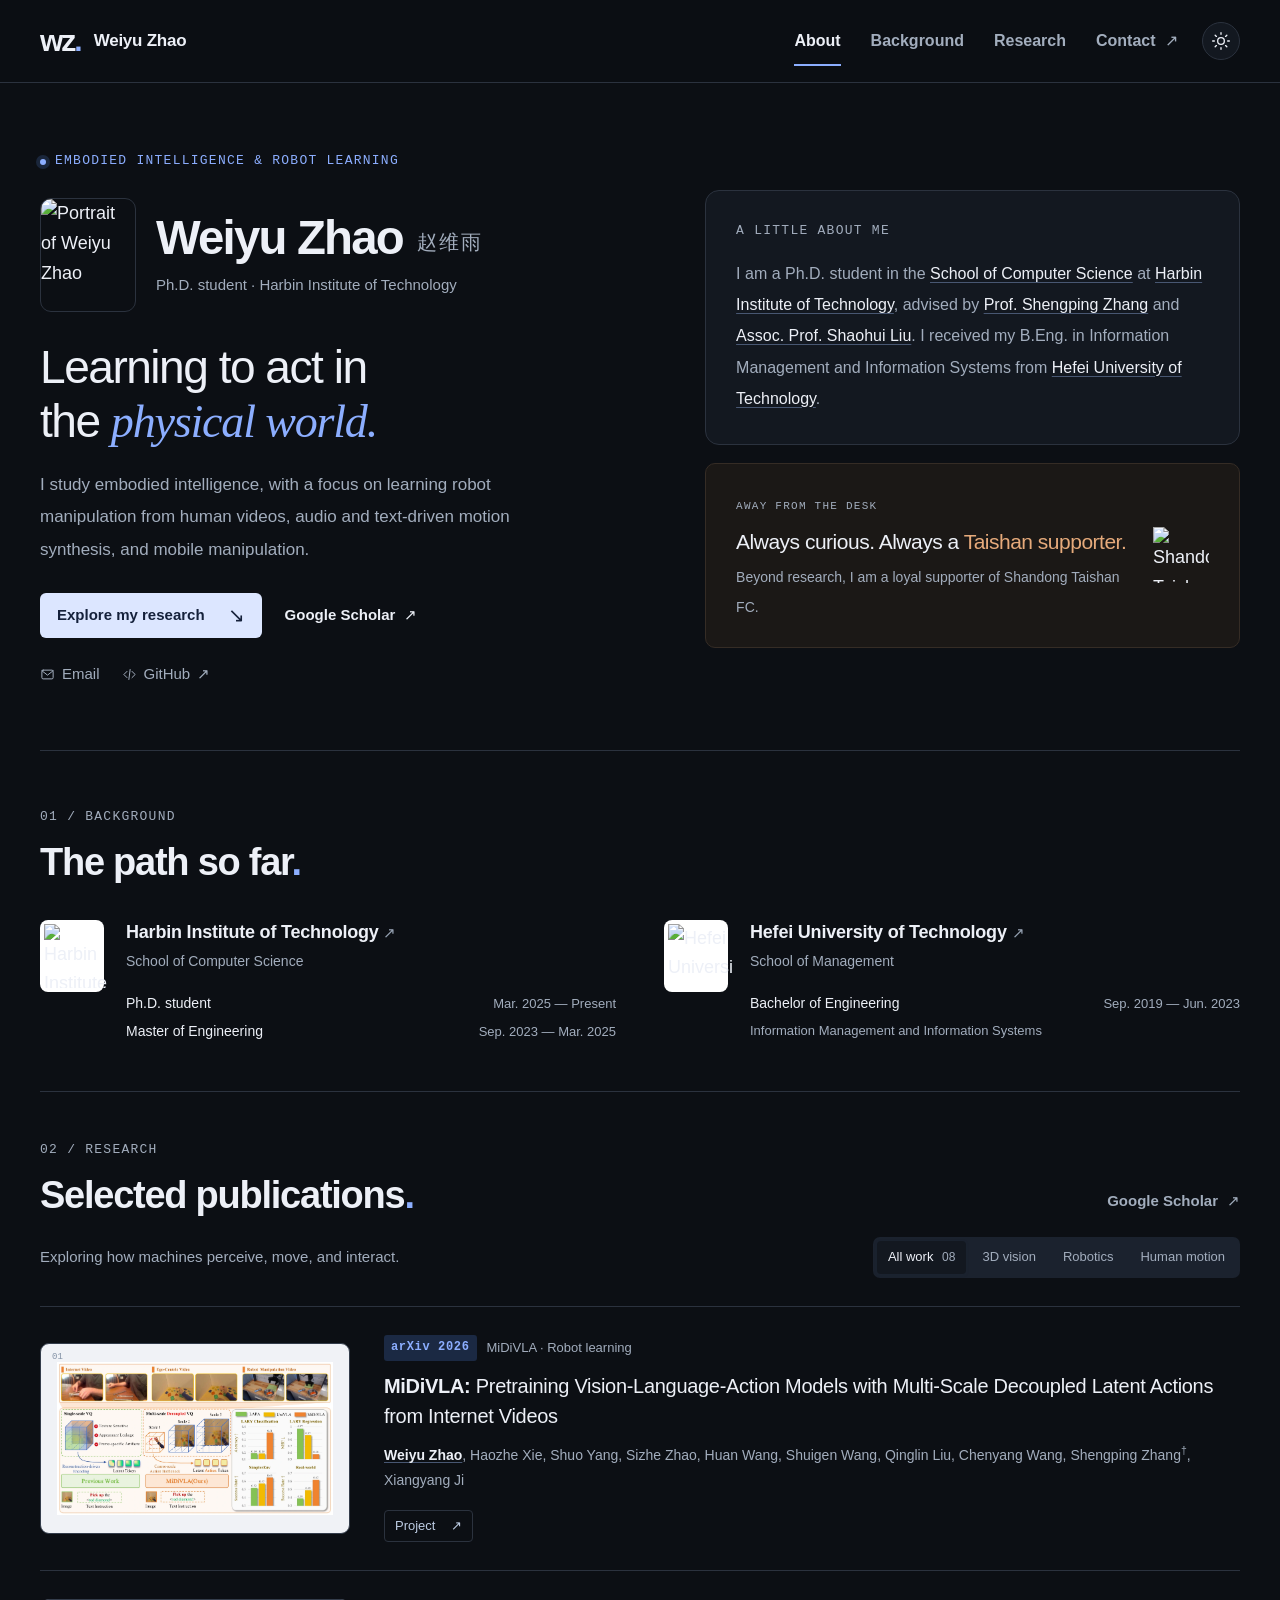
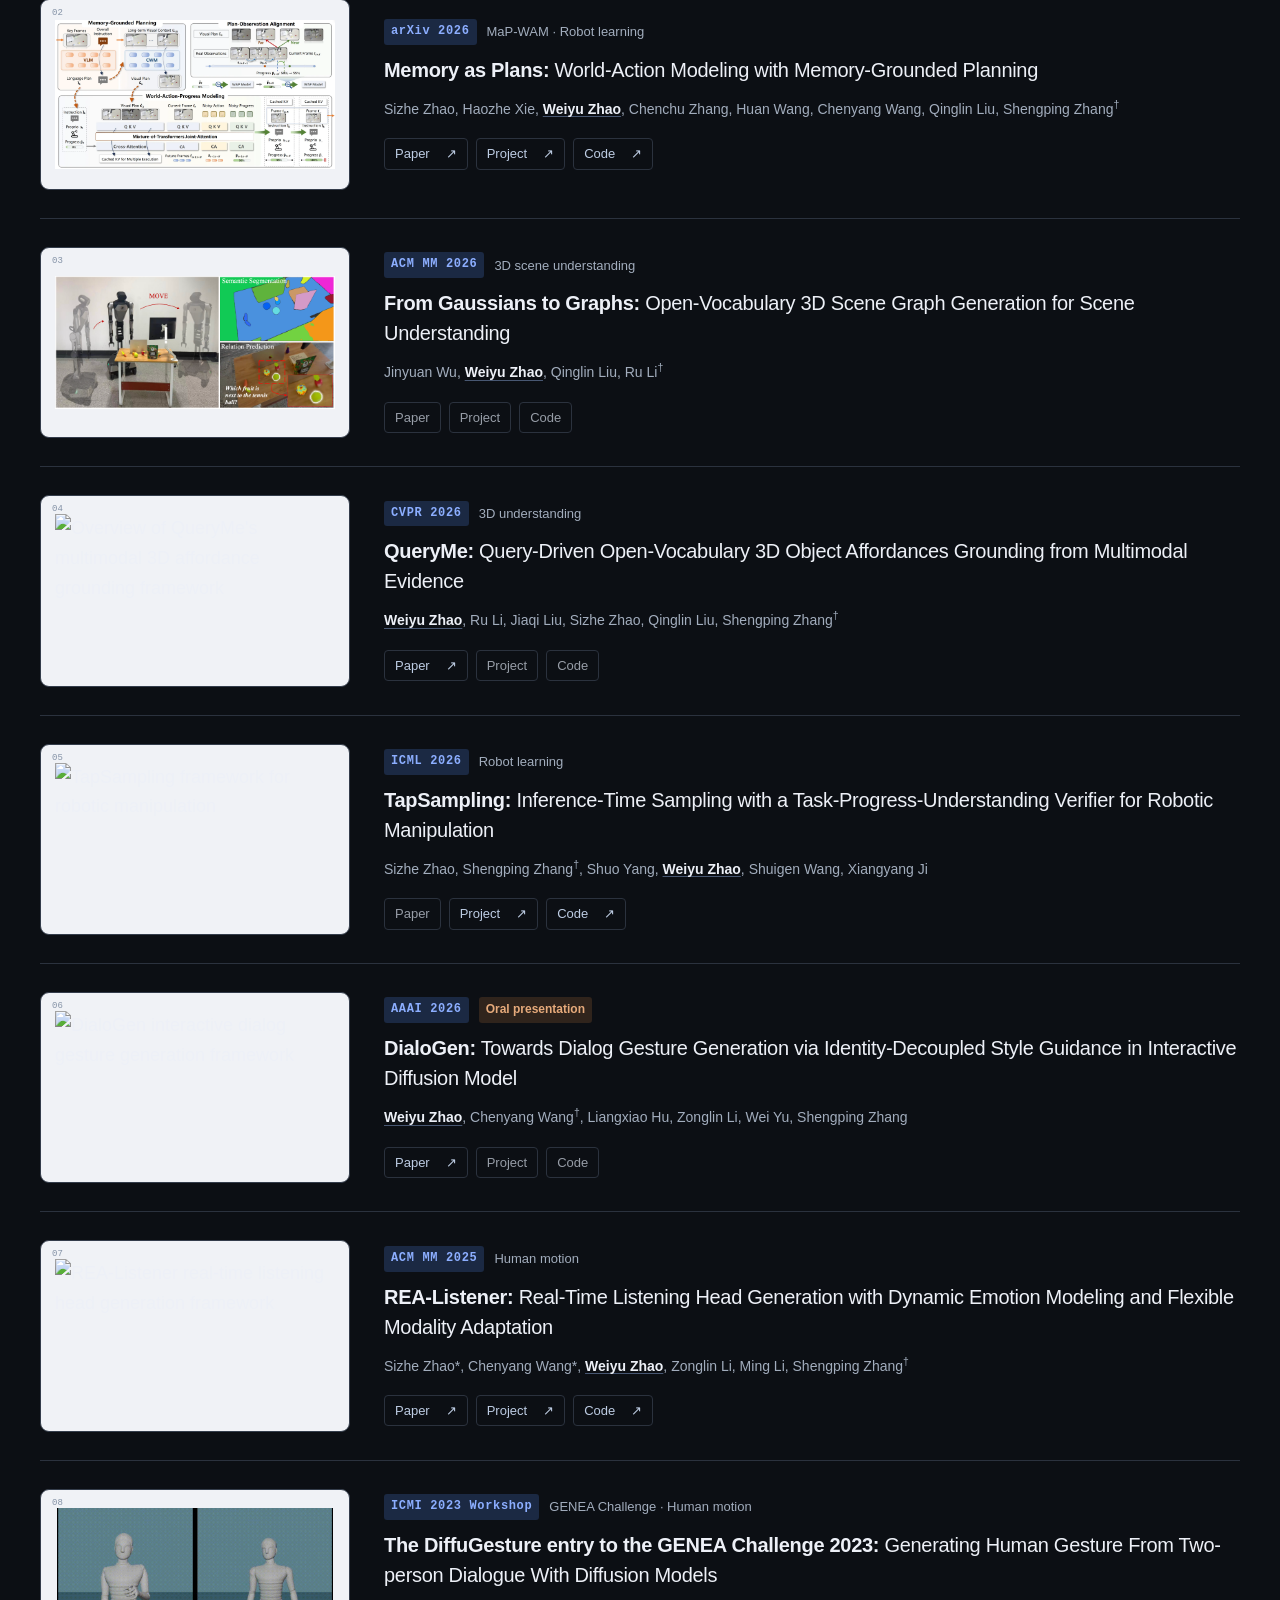
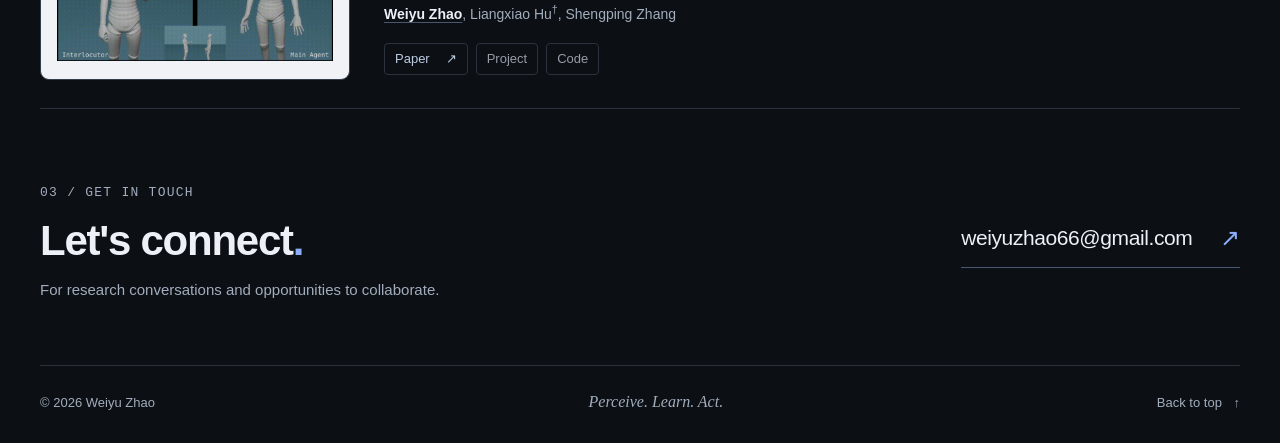
==== commit 78129c0f: "feat: add MiDiVLA to homepage and explain first-scale method motivation" ====
--- a/index.html
+++ b/index.html
@@ -324,7 +324,7 @@
             hidden
           >
             <button type="button" data-filter="all" aria-pressed="true">
-              All work <span id="publication-count">07</span></button
+              All work <span id="publication-count">08</span></button
             ><button
               type="button"
               data-filter="perception"
@@ -347,12 +347,53 @@
         <div class="publication-list">
           <article
             class="publication"
+            id="midivla-paper"
+            data-topic="robotics"
+            aria-labelledby="midivla-title"
+          >
+            <div class="paper-visual">
+              <span class="paper-number" aria-hidden="true">01</span
+              ><img
+                src="/page/midivla/assets/figure-teaser.webp"
+                alt="MiDiVLA learns multi-scale decoupled latent actions from Internet videos for robot manipulation"
+                loading="lazy"
+                decoding="async"
+                width="1658"
+                height="919"
+              />
+            </div>
+            <div class="paper-copy">
+              <div class="paper-meta">
+                <span class="venue">arXiv 2026</span
+                ><span class="topic-label">MiDiVLA · Robot learning</span>
+              </div>
+              <h3 id="midivla-title">
+                <span>MiDiVLA:</span> Pretraining Vision-Language-Action Models with
+                Multi-Scale Decoupled Latent Actions from Internet Videos
+              </h3>
+              <p class="authors">
+                <strong>Weiyu Zhao</strong>, Haozhe Xie, Shuo Yang, Sizhe Zhao,
+                Huan Wang, Shuigen Wang, Qinglin Liu, Chenyang Wang,
+                Shengping Zhang<sup>†</sup>, Xiangyang Ji
+              </p>
+              <div class="paper-links">
+                <a
+                  href="/midivla/"
+                  target="_blank"
+                  rel="noopener noreferrer"
+                  >Project <span aria-hidden="true">↗</span></a
+                >
+              </div>
+            </div>
+          </article>
+          <article
+            class="publication"
             id="map-wam-paper"
             data-topic="robotics"
             aria-labelledby="map-wam-title"
           >
             <div class="paper-visual">
-              <span class="paper-number" aria-hidden="true">01</span
+              <span class="paper-number" aria-hidden="true">02</span
               ><img
                 src="assets/map-wam-framework.webp"
                 alt="MaP-WAM framework for memory-grounded planning and plan-conditioned robot execution"
@@ -405,7 +446,7 @@
             aria-labelledby="gaussians-to-graphs-title"
           >
             <div class="paper-visual">
-              <span class="paper-number" aria-hidden="true">02</span
+              <span class="paper-number" aria-hidden="true">03</span
               ><img
                 src="assets/gaussians-to-graphs.png"
                 alt="Overview of open-vocabulary 3D scene graph generation from Gaussians"
@@ -462,7 +503,7 @@
             aria-labelledby="queryme-title"
           >
             <div class="paper-visual">
-              <span class="paper-number" aria-hidden="true">03</span
+              <span class="paper-number" aria-hidden="true">04</span
               ><img
                 src="assets/queryme-teaser.png"
                 alt="Overview of QueryMe's multimodal 3D affordance grounding framework"
@@ -518,7 +559,7 @@
             aria-labelledby="tapsampling-title"
           >
             <div class="paper-visual">
-              <span class="paper-number" aria-hidden="true">04</span
+              <span class="paper-number" aria-hidden="true">05</span
               ><img
                 src="assets/tapsampling-teaser.png"
                 alt="TapSampling framework for robotic manipulation"
@@ -572,7 +613,7 @@
             aria-labelledby="dialogen-title"
           >
             <div class="paper-visual">
-              <span class="paper-number" aria-hidden="true">05</span
+              <span class="paper-number" aria-hidden="true">06</span
               ><img
                 src="assets/dialogen-teaser.png"
                 alt="DialoGen interactive dialog gesture generation framework"
@@ -628,7 +669,7 @@
             aria-labelledby="rea-title"
           >
             <div class="paper-visual">
-              <span class="paper-number" aria-hidden="true">06</span
+              <span class="paper-number" aria-hidden="true">07</span
               ><img
                 src="assets/REA-teaser.png"
                 alt="REA-Listener real-time listening head generation framework"
@@ -680,7 +721,7 @@
             aria-labelledby="diffugesture-title"
           >
             <div class="paper-visual">
-              <span class="paper-number" aria-hidden="true">07</span>
+              <span class="paper-number" aria-hidden="true">08</span>
               <img
                 src="assets/diffugesture.gif"
                 alt="DiffuGesture examples of generated gestures in two-person dialogue"
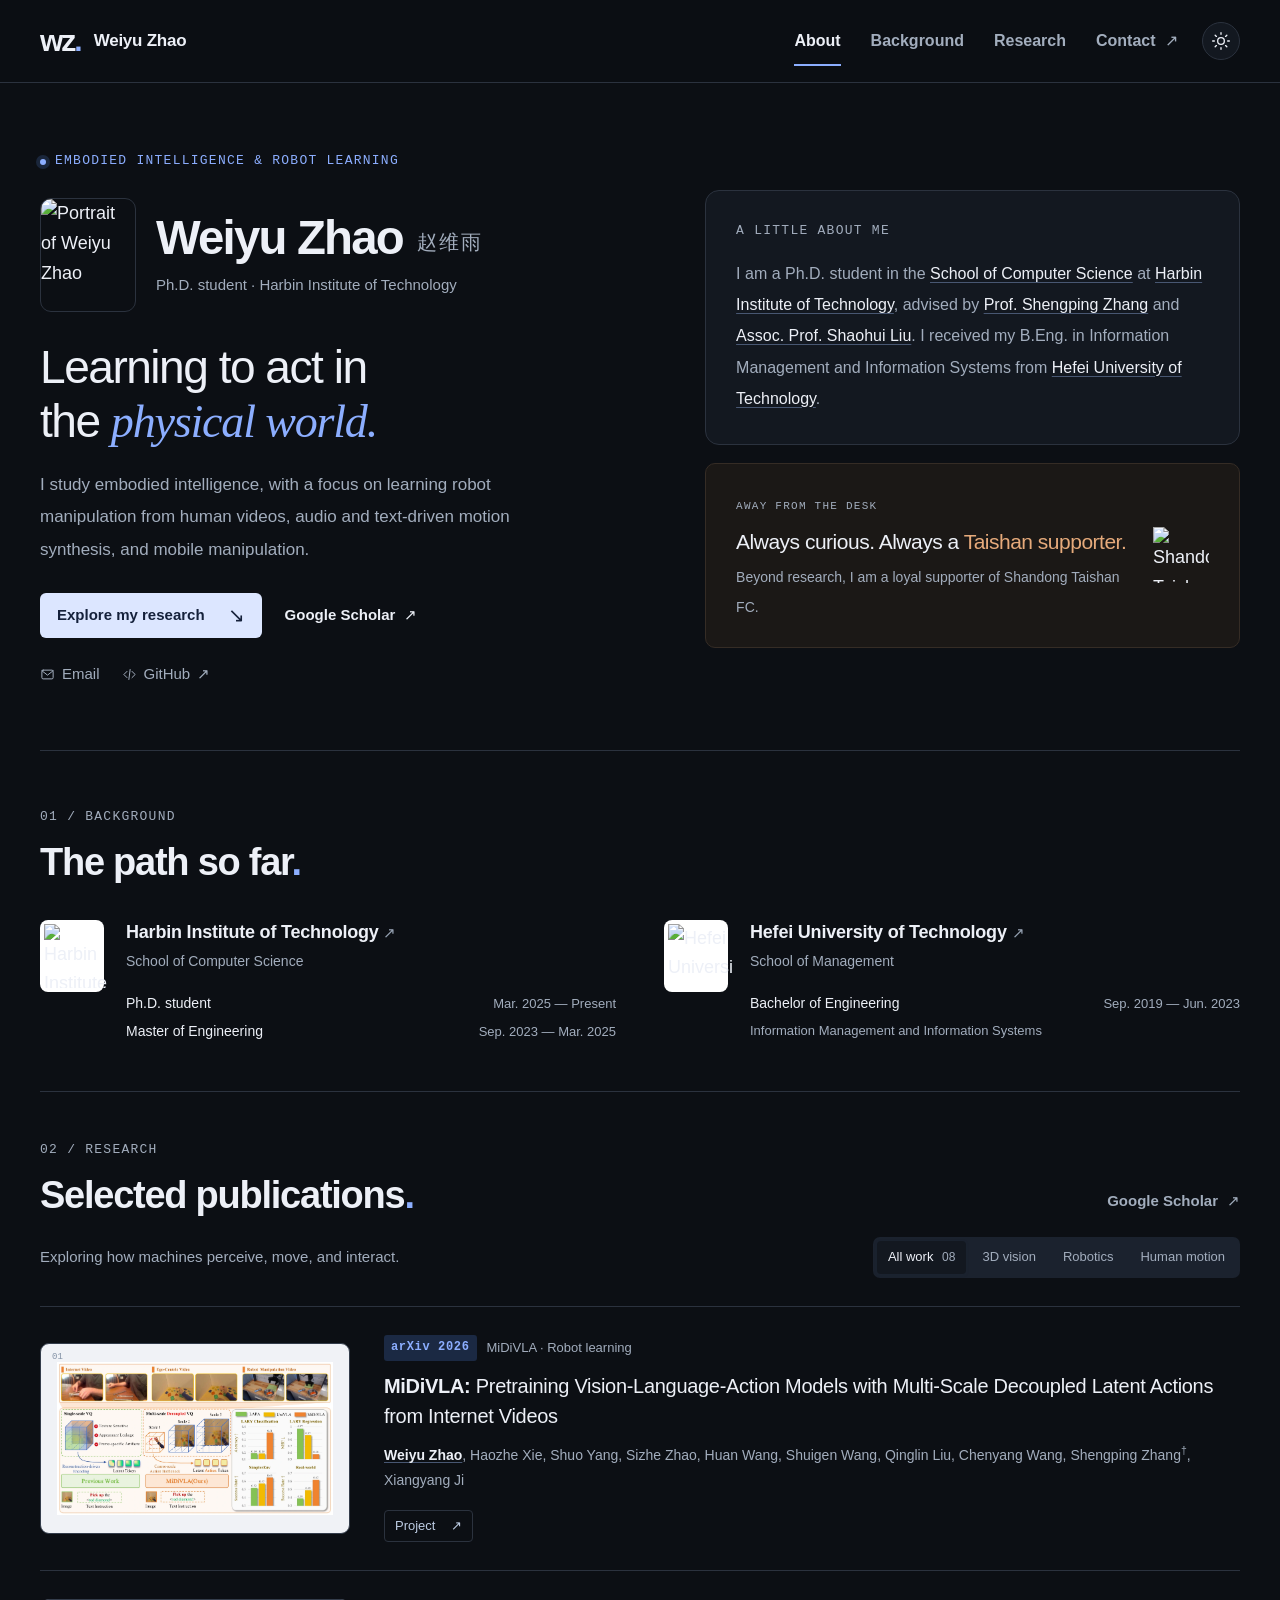
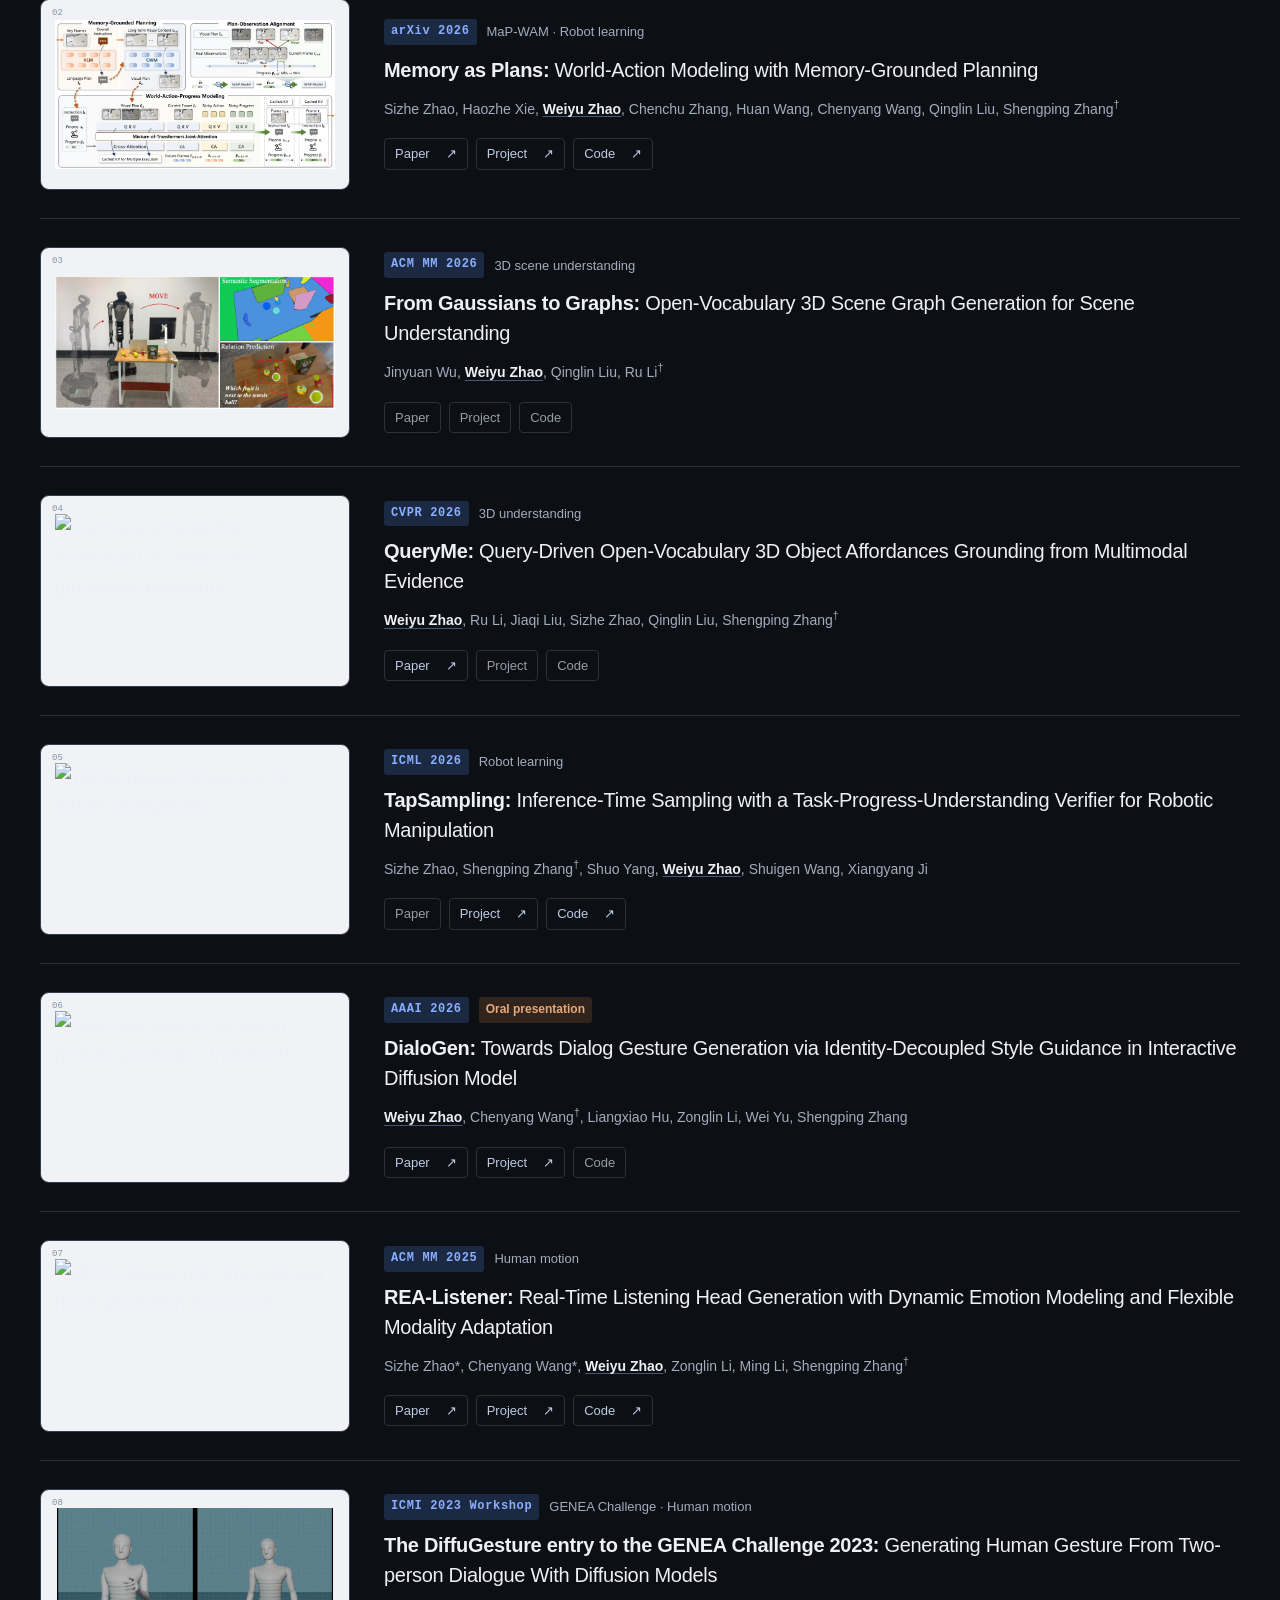
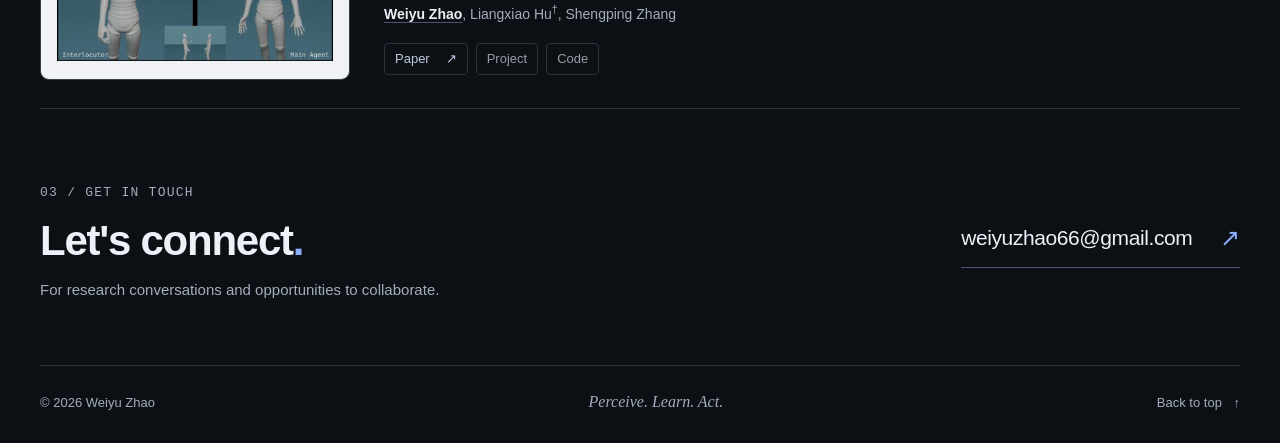
==== commit 97dc6245: "Link DialoGen publication to its project page" ====
--- a/index.html
+++ b/index.html
@@ -643,14 +643,12 @@
                   rel="noopener noreferrer"
                   >Paper <span aria-hidden="true">↗</span></a
                 >
-                <button
-                  class="paper-link-disabled"
-                  type="button"
-                  disabled
-                  aria-label="Project unavailable"
-                >
-                  Project
-                </button>
+                <a
+                  href="https://weiyu0726.github.io/dialogen/"
+                  target="_blank"
+                  rel="noopener noreferrer"
+                  >Project <span aria-hidden="true">↗</span></a
+                >
                 <button
                   class="paper-link-disabled"
                   type="button"
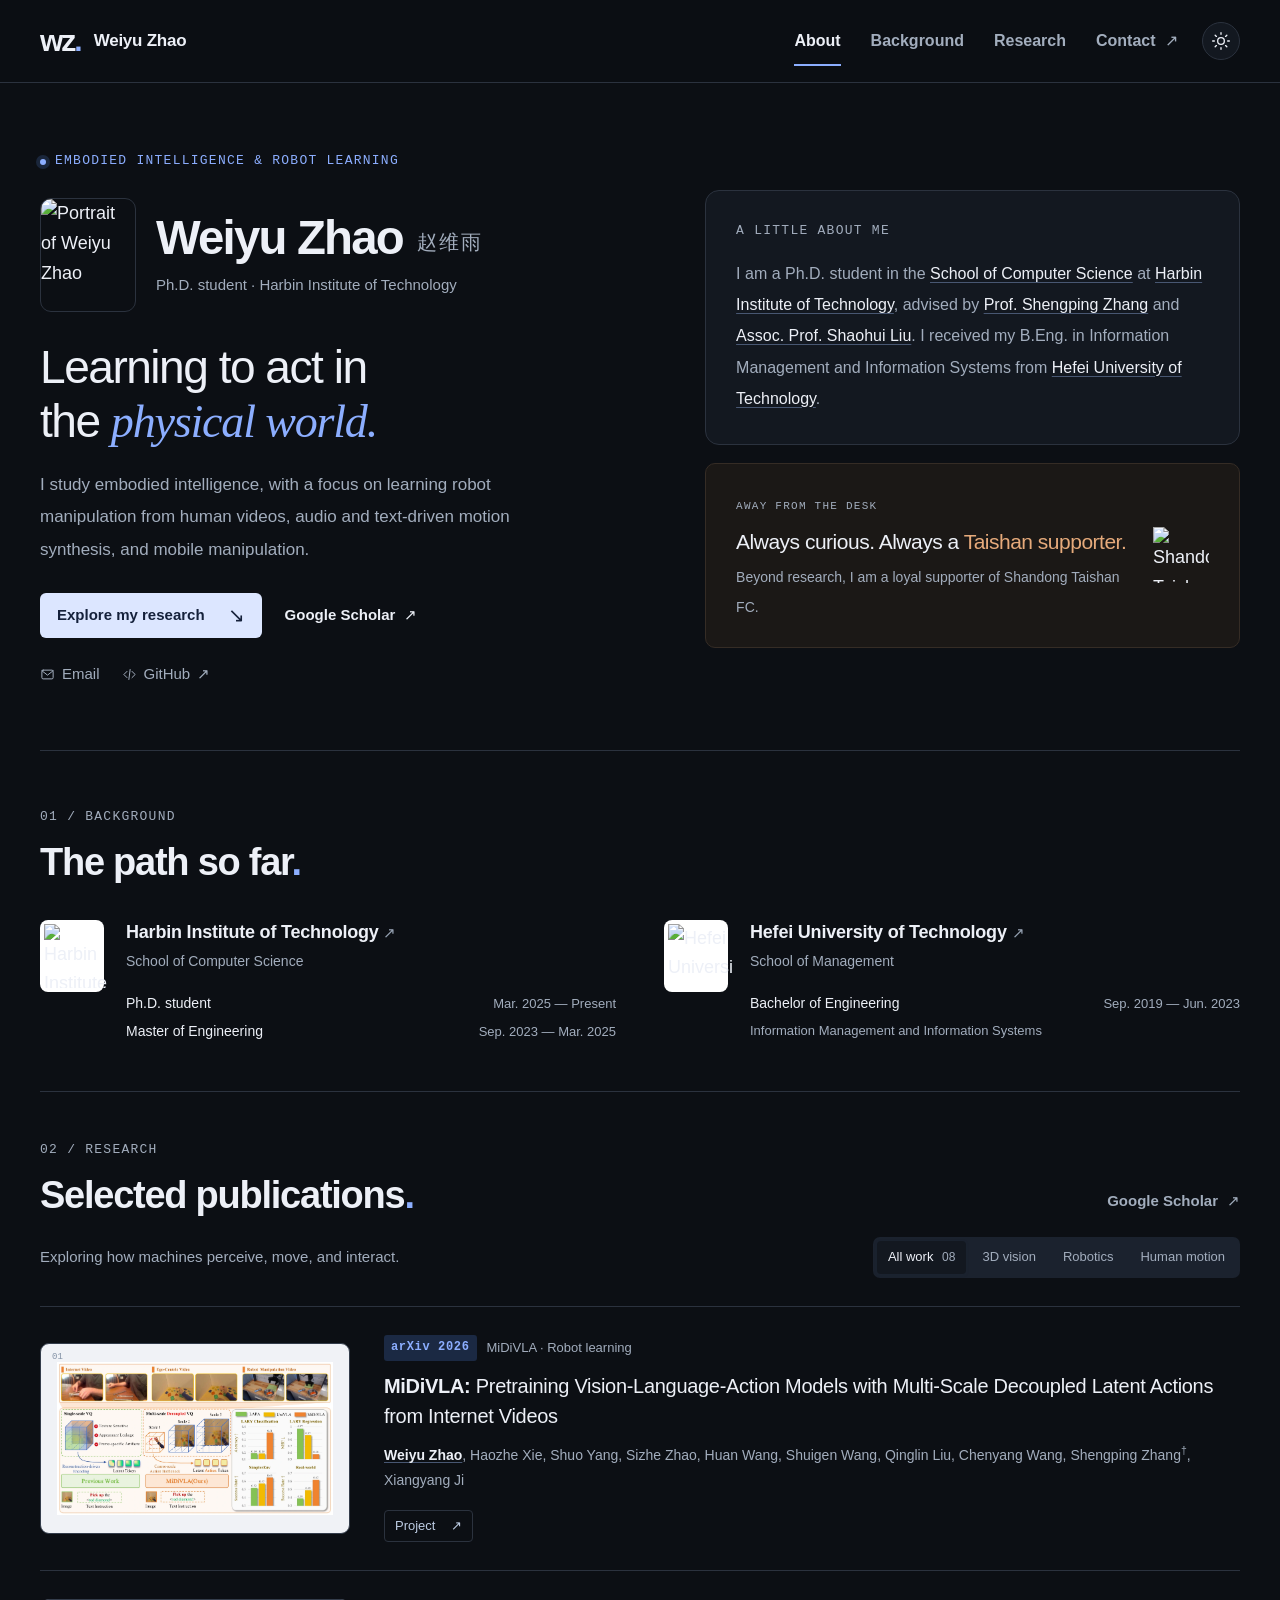
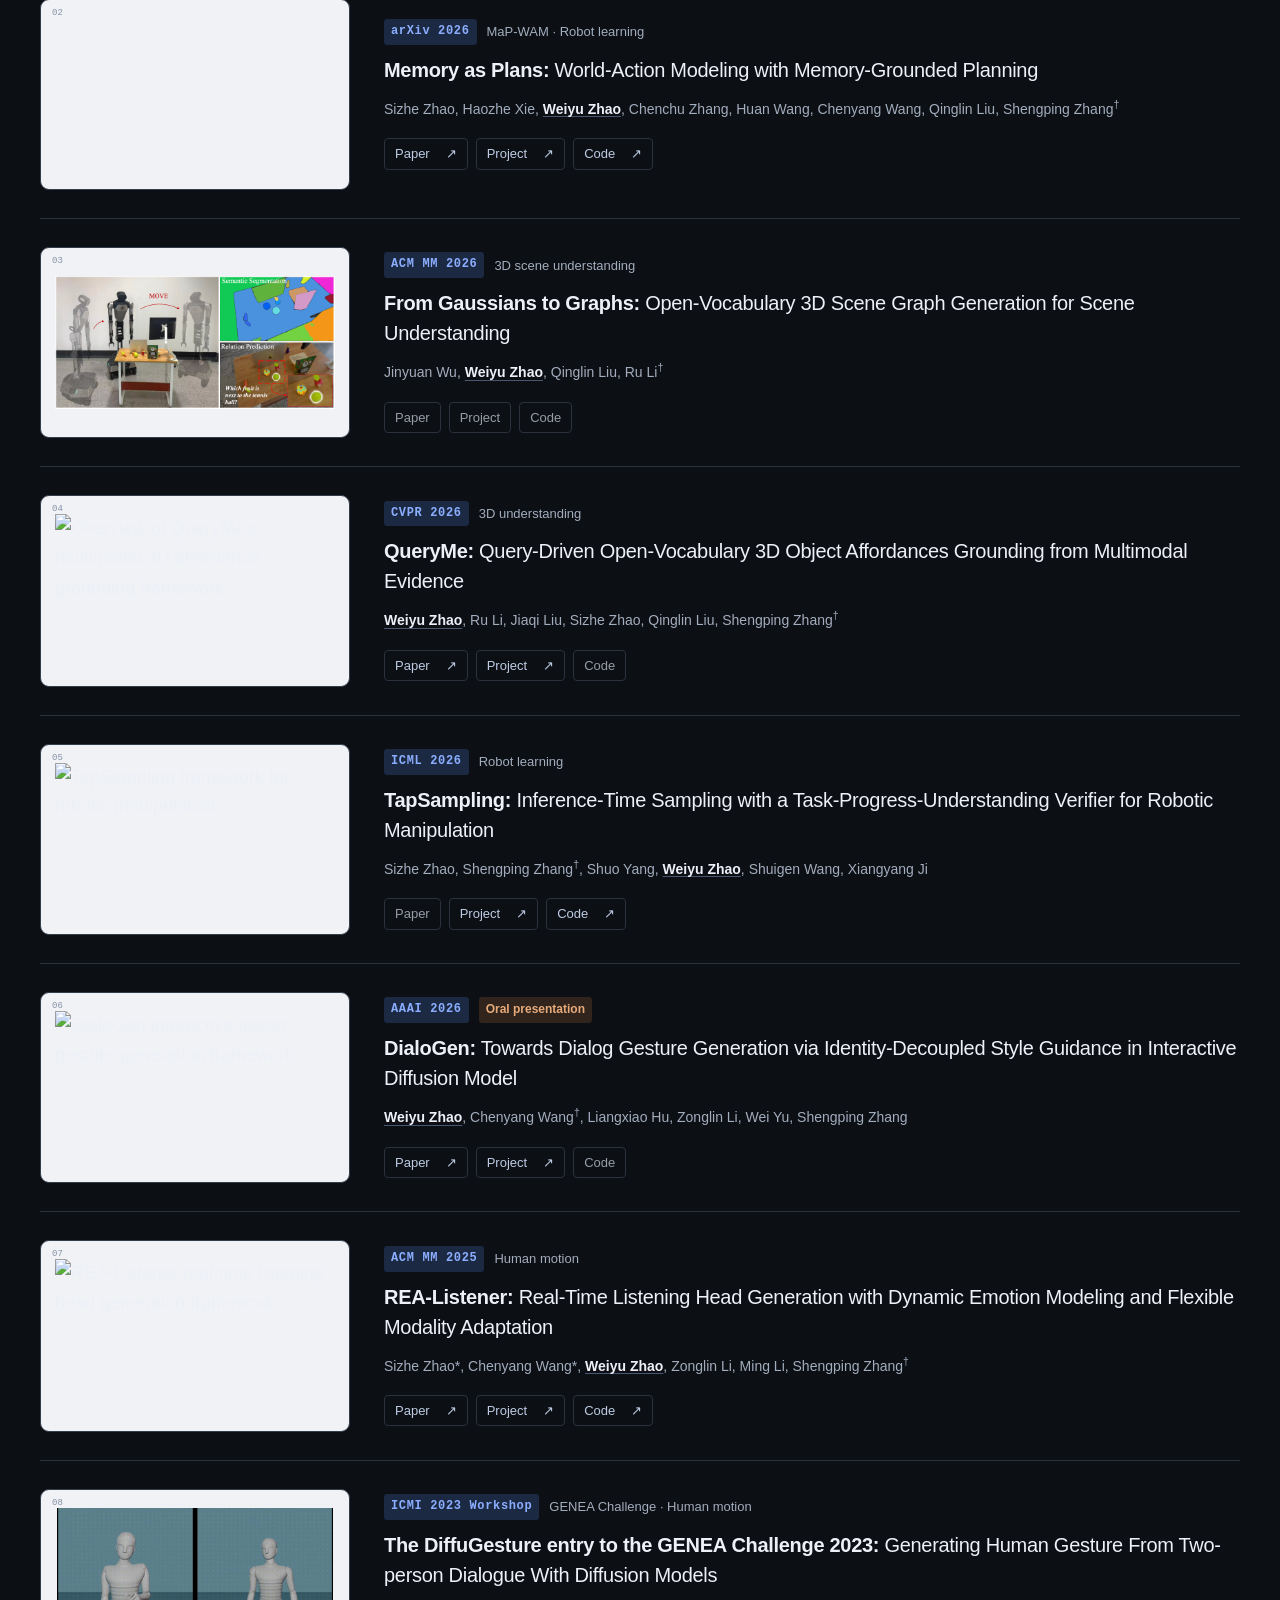
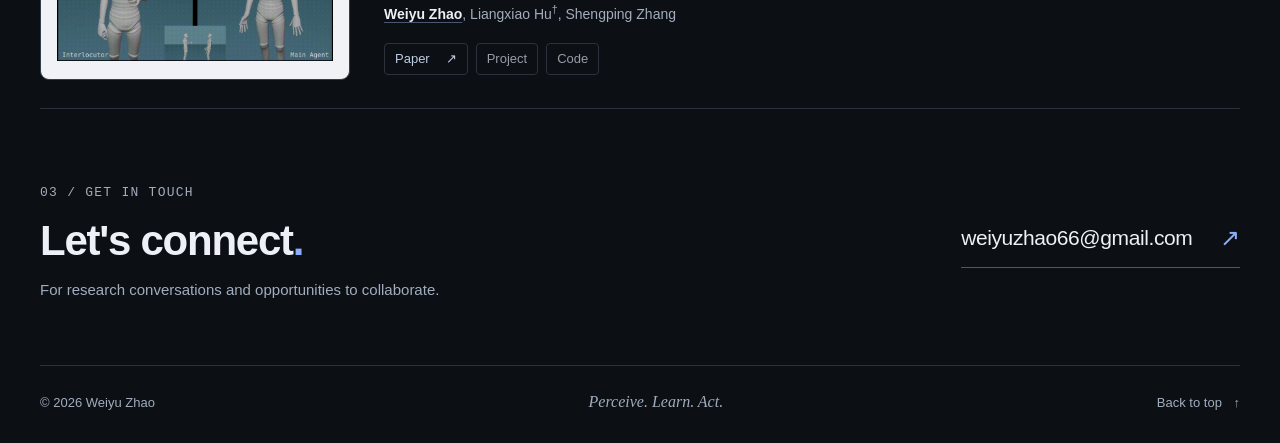
==== commit 0a35d67f: "Publish QueryMe project page and link it from the homepage" ====
--- a/index.html
+++ b/index.html
@@ -533,14 +533,9 @@
                   rel="noopener noreferrer"
                   >Paper <span aria-hidden="true">↗</span></a
                 >
-                <button
-                  class="paper-link-disabled"
-                  type="button"
-                  disabled
-                  aria-label="Project unavailable"
-                >
-                  Project
-                </button>
+                <a href="/queryme/" target="_blank" rel="noopener noreferrer"
+                  >Project <span aria-hidden="true">↗</span></a
+                >
                 <button
                   class="paper-link-disabled"
                   type="button"
@@ -795,3 +790,4 @@
     </footer>
   </body>
 </html>
+
